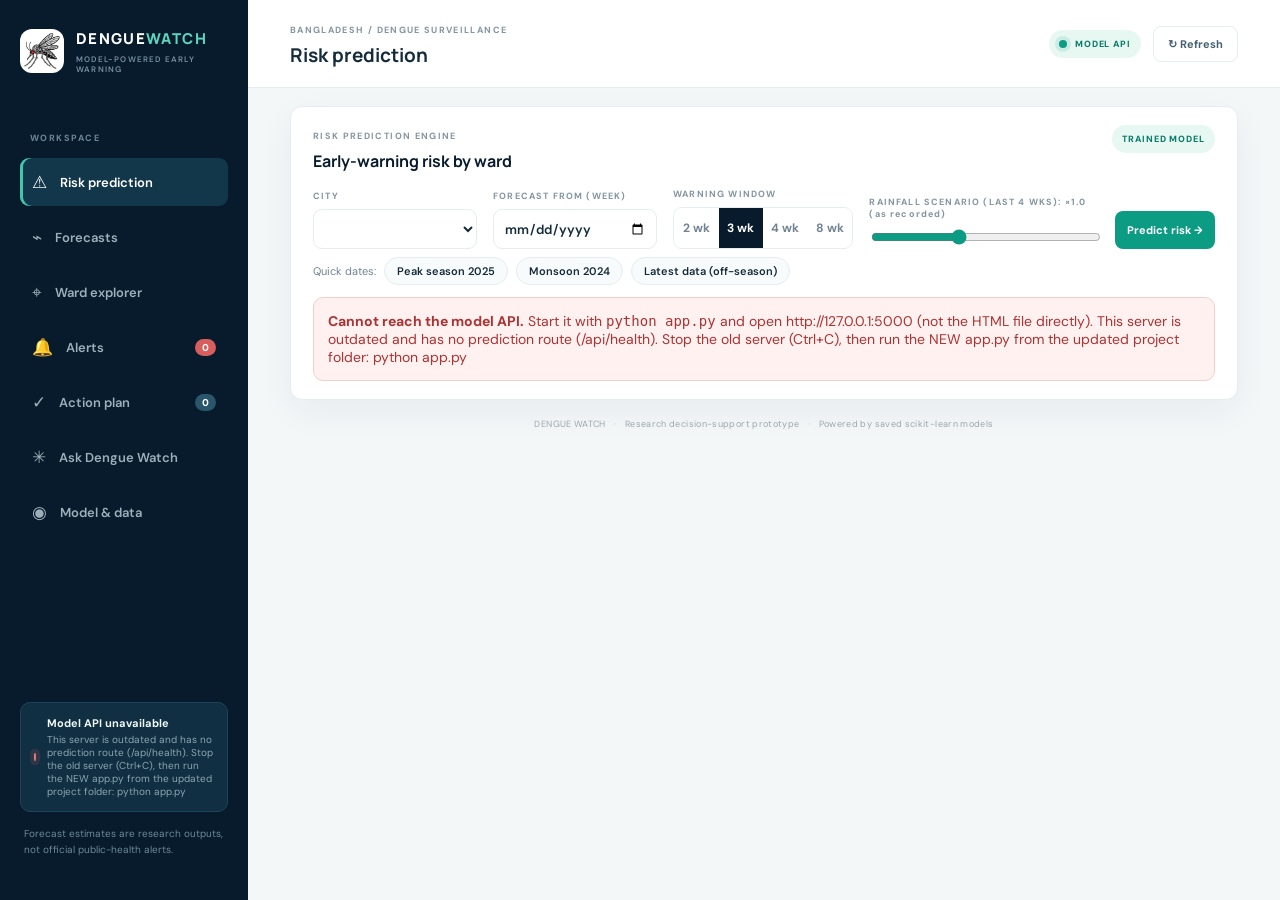
==== web/index.html @ a8ec04b3 "first commit" ====
<!doctype html>
<html lang="en">
<head>
  <meta charset="utf-8"><meta name="viewport" content="width=device-width,initial-scale=1">
  <meta name="theme-color" content="#071b2c"><link rel="icon" type="image/png" href="assets/img/favicon.png"><link rel="apple-touch-icon" href="assets/img/logo.png"><meta name="description" content="Bangladesh ward-level dengue forecasting dashboard powered by trained machine-learning models.">
  <title>Dengue Watch | Model-powered early warning</title>
  <link rel="preconnect" href="https://fonts.googleapis.com"><link rel="preconnect" href="https://fonts.gstatic.com" crossorigin>
  <link href="https://fonts.googleapis.com/css2?family=DM+Sans:wght@400;500;600;700&family=Manrope:wght@500;600;700;800&display=swap" rel="stylesheet">
  <link rel="stylesheet" href="assets/css/dashboard.css">
</head>
<body>
  <div class="shell">
    <aside class="sidebar">
      <a class="brand" href="#top"><img class="brand-logo" src="assets/img/logo.png" alt="Dengue Watch mosquito logo"><span>DENGUE<span class="brand-light">WATCH</span><small>MODEL-POWERED EARLY WARNING</small></span></a>
      <div class="side-label">WORKSPACE</div>
      <nav><a class="nav-link active" href="#home" data-nav="home">⚠ <span>Risk prediction</span></a><a class="nav-link" href="#forecast" data-nav="forecast">⌁ <span>Forecasts</span></a><a class="nav-link" href="#wards" data-nav="wards">⌖ <span>Ward explorer</span></a><a class="nav-link" href="#alerts" data-nav="alerts">🔔 <span>Alerts</span><em class="nav-badge" id="navAlerts">0</em></a><a class="nav-link" href="#actions" data-nav="actions">✓ <span>Action plan</span><em class="nav-badge soft" id="navActions">0</em></a><a class="nav-link" href="#ask" data-nav="ask">✳ <span>Ask Dengue Watch</span></a><a class="nav-link" href="#method" data-nav="method">◉ <span>Model & data</span></a></nav>
      <div class="sidebar-bottom"><div class="api-state"><i id="apiDot"></i><div><b id="apiStatus">Connecting to model API</b><small id="apiSub">Checking backend…</small></div></div><p>Forecast estimates are research outputs, not official public-health alerts.</p></div>
    </aside>
    <main id="top">
      <header class="topbar"><div><span class="crumb">BANGLADESH / DENGUE SURVEILLANCE</span><h1 id="pageTitle">Risk prediction</h1></div><div class="top-actions"><span class="live-pill"><i></i> MODEL API</span><button class="btn btn-outline" id="refreshBtn">↻ Refresh</button></div></header>
      <section class="content" id="overview">
        <div class="intro-row" data-page="forecast"><div><div class="eyebrow">EARLY WARNING DASHBOARD</div><h2>Understand the signal.<br><em>Act on the evidence.</em></h2><p>Ward-level dengue case estimates generated by your saved machine-learning models.</p></div><div class="control-card"><label for="citySelect">CITY / REGION</label><select id="citySelect"><option>Loading cities…</option></select><label for="horizonSelect">PREDICTION HORIZON</label><select id="horizonSelect"><option value="0">Latest-week nowcast</option><option value="1">1 week ahead</option><option value="2">2 weeks ahead</option><option value="3" selected>3 weeks ahead</option><option value="4">4 weeks ahead</option><option value="5">5 weeks ahead</option><option value="6">6 weeks ahead</option><option value="7">7 weeks ahead</option><option value="8">8 weeks ahead</option><option value="9">9 weeks ahead</option><option value="10">10 weeks ahead</option><option value="11">11 weeks ahead</option><option value="12">12 weeks ahead</option></select><button class="btn btn-primary" id="applyBtn">Update forecast <span>→</span></button></div></div>
        <div class="status-banner" id="dataBanner" data-page="forecast"><span class="status-check">✓</span><div><b>Connected to trained models</b><span id="bannerText">Loading real predictions from the Python API…</span></div><span class="source-tag">MODEL OUTPUT</span></div>

        <section class="panel risk-panel" id="risk" data-page="home">
          <div class="panel-head"><div><span class="eyebrow">RISK PREDICTION ENGINE</span><h3>Early-warning risk by ward</h3><p class="muted">Pick a city and a date. The model reads weather + rainfall lags up to that date and predicts risk 1–12 weeks ahead.</p></div><span class="source-tag">TRAINED MODEL</span></div>
          <div class="risk-controls">
            <div><label for="rCity">CITY</label><select id="rCity"></select></div>
            <div><label for="rDate">FORECAST FROM (WEEK)</label><input type="date" id="rDate"></div>
            <div><label>WARNING WINDOW</label><div class="seg" id="rHorizon"><button data-h="2">2 wk</button><button data-h="3" class="on">3 wk</button><button data-h="4">4 wk</button><button data-h="8">8 wk</button></div></div>
            <div><label for="rRain">RAINFALL SCENARIO (LAST 4 WKS): <b id="rRainVal">×1.0 (as recorded)</b></label><input type="range" id="rRain" min="0.4" max="2" step="0.1" value="1"></div>
            <button class="btn btn-primary" id="rGo">Predict risk <span>→</span></button>
          </div>
          <div class="seg-presets"><span>Quick dates:</span><button data-d="2025-08-04">Peak season 2025</button><button data-d="2024-07-15">Monsoon 2024</button><button data-d="2025-12-29">Latest data (off-season)</button></div>
          <div id="riskOut"><div class="loading">Running prediction…</div></div>
        </section>
        <div class="kpi-grid" id="kpiGrid" data-page="forecast"><div class="kpi skeleton"></div><div class="kpi skeleton"></div><div class="kpi skeleton"></div><div class="kpi skeleton"></div></div>
        <section class="panel-grid" id="forecast" data-page="forecast">
          <article class="panel chart-panel"><div class="panel-head"><div><span class="eyebrow">MODEL FORECAST</span><h3>Predicted cases by horizon</h3><p class="muted" id="forecastCaption">Aggregated model predictions for the selected city</p></div><span class="unit-tag">EXPECTED CASES</span></div><div id="forecastChart" class="chart-area"><div class="loading">Loading forecast…</div></div><div class="chart-foot"><span><i class="legend-dot teal"></i> Saved model prediction</span><span>Horizon 0–12 weeks</span></div></article>
          <article class="panel factor-panel"><div class="panel-head"><div><span class="eyebrow">MODEL INTERPRETATION</span><h3>Important signal groups</h3><p class="muted">Held-out evaluation importance for this horizon</p></div></div><div id="factorList" class="factor-list"><div class="loading">Loading feature importance…</div></div><p class="small-note">Importance is taken from the model evaluation artifacts. It describes predictive contribution, not causation.</p></article>
        </section>
        <section class="panel-grid second-grid" data-page="forecast"><article class="panel"><div class="panel-head"><div><span class="eyebrow">OBSERVED HISTORY</span><h3>Reported dengue cases</h3><p class="muted">Weekly totals in the supplied dataset</p></div><span class="unit-tag">ACTUAL DATA</span></div><div id="historyChart" class="chart-area short-chart"><div class="loading">Loading observations…</div></div><div class="chart-foot"><span><i class="legend-dot blue"></i> Reported cases</span><span id="historyRange"></span></div></article></section><section class="panel-grid second-grid" data-page="method"><article class="panel model-panel" id="method"><div class="panel-head"><div><span class="eyebrow">MODEL & DATA</span><h3>What powers this view</h3></div><span class="source-tag">VERIFIED SOURCE</span></div><div class="model-details" id="modelDetails"><div class="loading">Reading model metadata…</div></div></article></section>
        <section class="panel ward-panel" id="wards" data-page="wards"><div class="panel-head ward-head"><div><span class="eyebrow">WARD-LEVEL OUTPUT</span><h3>Ward forecast explorer</h3><p class="muted" id="wardCaption">Ranked by model-predicted case count</p></div><div class="ward-tools"><input id="wardSearch" type="search" placeholder="Search ward ID…" aria-label="Search ward"><button class="btn btn-outline" id="exportBtn">↓ Export CSV</button></div></div><div class="table-wrap"><table><thead><tr><th>RANK</th><th>WARD ID</th><th>MODEL ESTIMATE</th><th>LAST REPORTED</th><th>RELATIVE PRIORITY</th><th>RAINFALL (MM)</th><th>WATER-LOGGING INDEX</th></tr></thead><tbody id="wardRows"><tr><td colspan="7" class="loading">Loading ward predictions…</td></tr></tbody></table></div><div class="table-bottom"><span id="wardCount"></span><span>Priority is relative within the selected city; it is not a clinical risk score.</span></div></section>
        
        <section class="panel page-panel" id="alertsPage" data-page="alerts">
          <div class="panel-head"><div><span class="eyebrow">MODEL-GENERATED ALERTS</span><h3>Alerts from the current prediction</h3><p class="muted" id="alertsSub">Built from the city, date and window chosen on the Risk prediction page.</p></div><button class="btn btn-outline" id="markAllRead">Mark all read</button></div>
          <div id="alertList" class="alert-list"></div>
        </section>
        <section class="panel page-panel" id="actionsPage" data-page="actions">
          <div class="panel-head"><div><span class="eyebrow">ACTION PLAN</span><h3 id="actionsTitle">This week's actions</h3><p class="muted">Tasks are generated from the highest-risk wards. Tap a task to mark it done; progress is saved in this browser.</p></div><div class="prog"><div class="ring" id="progRing"><b id="progText">0/0</b></div></div></div>
          <div id="actionList" class="action-list"></div>
        </section>
        <section class="panel page-panel" id="askPage" data-page="ask">
          <div class="panel-head"><div><span class="eyebrow">ASK DENGUE WATCH</span><h3>Ask about the current prediction</h3><p class="muted">Answers come from the trained model output on screen. Rule-based helper, not a live AI service.</p></div><button class="btn btn-outline" id="clearChat">Clear</button></div>
          <div class="suggest" id="suggest"></div>
          <div class="chat-log" id="chatLog"></div>
          <div class="chat-form"><input id="chatInput" placeholder="e.g. Which ward needs attention first?" autocomplete="off"><button class="btn btn-primary" id="chatSend">Ask</button></div>
        </section>
        <div class="notice" data-page="method"><b>Important limitation</b><p id="noticeText">These are model estimates based on the historical dataset bundled with this project. They are not live case reports, official forecasts, or a substitute for public-health guidance.</p></div>
        <footer data-page="all"> DENGUE WATCH <span>·</span> Research decision-support prototype <span>·</span> Powered by saved scikit-learn models</footer>
      </section>
    </main>
  </div>
  <div id="toast" role="status" aria-live="polite"></div>
  <script src="assets/js/dashboard.js"></script>
</body></html>
---- web/assets/css/dashboard.css ----
:root{--navy:#071b2c;--navy2:#0c2940;--ink:#132b3b;--muted:#718392;--line:#e5edf0;--bg:#f4f7f8;--white:#fff;--teal:#0c9b83;--teal2:#dff6f0;--blue:#548ac4;--amber:#d38a2c;--red:#d85d5d;--shadow:0 12px 34px rgba(12,41,64,.055)}*{box-sizing:border-box}html{scroll-behavior:smooth}body{margin:0;background:var(--bg);color:var(--ink);font-family:'DM Sans',sans-serif;font-size:14px}.shell{min-height:100vh}.sidebar{position:fixed;inset:0 auto 0 0;width:248px;background:var(--navy);color:#dce8ed;padding:28px 20px;display:flex;flex-direction:column;z-index:5}.brand{display:flex;align-items:center;gap:12px;color:#fff;text-decoration:none;font:800 15px Manrope,sans-serif;letter-spacing:.09em}.brand-icon{width:38px;height:38px;border-radius:12px;background:#0b8e7a;display:grid;place-items:center;font-size:22px}.brand-light{color:#5dd4bc}.brand small{display:block;font:600 8px 'DM Sans';letter-spacing:.15em;color:#78909d;margin-top:5px}.side-label{font-size:9px;letter-spacing:.16em;color:#6f8795;font-weight:700;margin:58px 10px 14px}.sidebar nav{display:grid;gap:7px}.nav-link{color:#9db0ba;text-decoration:none;padding:13px 12px;border-radius:9px;display:flex;align-items:center;gap:13px;font-size:17px}.nav-link span{font-size:13px;font-weight:600}.nav-link.active,.nav-link:hover{background:#12364a;color:#fff}.nav-link.active{box-shadow:inset 3px 0 #43c6ac}.sidebar-bottom{margin-top:auto}.api-state{display:flex;gap:11px;align-items:center;background:#102f42;border:1px solid #204357;padding:13px;border-radius:10px}.api-state i,.live-pill i{width:8px;height:8px;border-radius:50%;background:#e3a33e;display:block;box-shadow:0 0 0 4px #e3a33e20}.api-state b{display:block;font-size:11px;color:#f0f7f7}.api-state small{display:block;color:#8ca5b0;font-size:10px;margin-top:3px}.sidebar-bottom p{font-size:10px;line-height:1.6;color:#6e8996;margin:14px 4px}.sidebar #apiDot.connected{background:#42d3ae;box-shadow:0 0 0 4px #42d3ae20}.sidebar #apiDot.error{background:#ef7777;box-shadow:0 0 0 4px #ef777720}main{margin-left:248px;min-height:100vh}.topbar{height:88px;padding:0 42px;background:#fff;border-bottom:1px solid var(--line);display:flex;align-items:center;justify-content:space-between}.crumb,.eyebrow{font-size:9px;font-weight:700;letter-spacing:.15em;color:#8395a0}.topbar h1{font:700 19px Manrope;margin:5px 0 0}.top-actions{display:flex;gap:12px;align-items:center}.live-pill,.source-tag,.unit-tag{display:inline-flex;align-items:center;gap:8px;padding:8px 10px;border-radius:20px;background:#e7f7f2;color:#087c68;font-size:9px;font-weight:800;letter-spacing:.1em}.live-pill i{background:#0c9b83;box-shadow:0 0 0 4px #0c9b8320}.btn{border:0;border-radius:8px;padding:10px 14px;font:700 11px 'DM Sans';cursor:pointer}.btn-outline{background:#fff;border:1px solid var(--line);color:#456070}.btn-primary{background:var(--teal);color:#fff;width:100%;margin-top:7px;padding:12px}.btn:hover{filter:brightness(.97);transform:translateY(-1px)}.content{max-width:1440px;margin:auto;padding:34px 42px 26px}.intro-row{display:flex;justify-content:space-between;align-items:flex-end;gap:30px;margin-bottom:24px}.intro-row h2{font:800 clamp(27px,3vw,38px)/1.18 Manrope;margin:10px 0;color:var(--navy);letter-spacing:-.04em}.intro-row h2 em{font-style:normal;color:var(--teal)}.intro-row p{color:var(--muted);margin:10px 0 0}.control-card{display:grid;grid-template-columns:1fr 1fr;gap:8px 12px;background:#fff;padding:14px;border:1px solid var(--line);border-radius:12px;min-width:360px;box-shadow:var(--shadow)}.control-card label{font-size:8px;font-weight:800;letter-spacing:.13em;color:#82939e}.control-card select{width:100%;padding:9px 10px;border:1px solid var(--line);border-radius:7px;background:#fbfcfd;color:var(--ink);font:600 11px 'DM Sans'}.control-card .btn{grid-column:1/-1}.status-banner{display:flex;align-items:center;gap:12px;background:#e9f7f3;border:1px solid #ccece3;padding:13px 16px;border-radius:10px;margin-bottom:17px}.status-check{width:25px;height:25px;display:grid;place-items:center;border-radius:50%;background:#c9eee3;color:#087b66;font-weight:800}.status-banner b{display:block;font-size:11px;color:#176b5d}.status-banner span:not(.status-check):not(.source-tag){display:block;color:#60877e;font-size:10px;margin-top:3px}.status-banner .source-tag{margin-left:auto;white-space:nowrap}.kpi-grid{display:grid;grid-template-columns:repeat(4,1fr);gap:14px;margin-bottom:17px}.kpi{background:#fff;border:1px solid var(--line);border-radius:11px;padding:18px 19px;box-shadow:var(--shadow);min-height:112px}.kpi-label{font-size:9px;font-weight:800;letter-spacing:.1em;color:#8797a1}.kpi-value{font:800 28px Manrope;color:var(--navy);margin:10px 0 3px;letter-spacing:-.04em}.kpi-sub{font-size:10px;color:#8b9aa3}.kpi-accent{color:var(--teal)}.panel-grid{display:grid;grid-template-columns:minmax(0,1.65fr) minmax(280px,.85fr);gap:16px;margin-bottom:16px}.panel{background:#fff;border:1px solid var(--line);border-radius:12px;padding:20px;box-shadow:var(--shadow);min-width:0}.panel-head{display:flex;justify-content:space-between;align-items:flex-start;gap:12px}.panel-head h3{font:700 16px Manrope;margin:7px 0 4px;color:var(--navy)}.muted{color:#8a9aa4;font-size:10px;margin:0}.unit-tag{background:#f0f4f6;color:#718491;font-size:8px;white-space:nowrap}.chart-area{width:100%;height:250px;margin-top:12px;position:relative}.chart-area svg{width:100%;height:100%;overflow:visible}.chart-foot{display:flex;justify-content:space-between;gap:10px;color:#8998a2;font-size:9px;border-top:1px solid #f0f3f5;padding-top:12px}.legend-dot{display:inline-block;width:7px;height:7px;border-radius:50%;margin-right:6px}.legend-dot.teal{background:var(--teal)}.legend-dot.blue{background:var(--blue)}.factor-list{display:grid;gap:15px;margin:24px 0 15px}.factor-row{display:grid;grid-template-columns:1fr auto;gap:7px 10px}.factor-name{font-size:11px;font-weight:600;color:#405765}.factor-value{font-size:10px;color:#84949d;font-variant-numeric:tabular-nums}.factor-track{grid-column:1/-1;height:7px;border-radius:10px;background:#edf2f3;overflow:hidden}.factor-fill{height:100%;border-radius:10px;background:linear-gradient(90deg,#0c9b83,#73d5be)}.small-note{font-size:9px;line-height:1.6;color:#9aa7ae}.second-grid{grid-template-columns:minmax(0,1.2fr) minmax(280px,.8fr)}.short-chart{height:190px}.model-details{display:grid;gap:0;margin-top:15px}.detail-row{display:flex;justify-content:space-between;gap:12px;padding:12px 0;border-bottom:1px solid #eef2f4;font-size:10px}.detail-row span{color:#8797a1}.detail-row b{text-align:right;color:#3c5664;font-weight:700}.ward-panel{margin-bottom:16px}.ward-head{align-items:center;margin-bottom:16px}.ward-tools{display:flex;gap:8px}.ward-tools input{border:1px solid var(--line);border-radius:8px;padding:9px 11px;font:11px 'DM Sans';min-width:190px}.table-wrap{overflow-x:auto}table{width:100%;border-collapse:collapse;white-space:nowrap}thead th{text-align:left;font-size:8px;letter-spacing:.1em;color:#8b9aa3;font-weight:800;padding:12px 10px;background:#f7f9fa}tbody td{padding:13px 10px;border-bottom:1px solid #eff3f4;font-size:10px;color:#4e6572}tbody tr:hover{background:#f8fbfa}.rank{color:#9baab1;font-weight:700}.ward-name{font-weight:700;color:#1c3949}.estimate{font:800 12px Manrope;color:#0c8975}.priority{display:inline-block;padding:5px 8px;border-radius:20px;font-size:8px;font-weight:800}.priority.p1{background:#fff0eb;color:#c45b3b}.priority.p2{background:#fff6e8;color:#ae7929}.priority.monitor{background:#eaf5f2;color:#378875}.table-bottom{display:flex;justify-content:space-between;gap:12px;padding-top:13px;color:#8b9aa3;font-size:9px}.notice{border:1px solid #f0dfbd;background:#fffaf0;padding:14px 17px;border-radius:9px;margin:16px 0}.notice b{font-size:10px;color:#9c6b22}.notice p{font-size:10px;line-height:1.6;color:#8b795e;margin:5px 0 0}.content footer{text-align:center;padding:18px;color:#9aa7ae;font-size:9px;letter-spacing:.04em}.content footer span{padding:0 6px;color:#c1cbd0}.loading{color:#9aa8af;font-size:11px;padding:35px 0;text-align:center}.skeleton{background:linear-gradient(90deg,#fff,#f0f4f4,#fff);background-size:200% 100%;animation:shimmer 1.5s infinite}@keyframes shimmer{to{background-position:-200% 0}}#toast{position:fixed;bottom:22px;right:22px;background:#102d40;color:#fff;padding:12px 16px;border-radius:8px;font-size:11px;opacity:0;transform:translateY(8px);transition:.2s;pointer-events:none;z-index:10}#toast.show{opacity:1;transform:translateY(0)}.chart-label{font:10px 'DM Sans';fill:#8c9ba3}.chart-grid{stroke:#edf1f3;stroke-width:1}.chart-line{fill:none;stroke:#0c9b83;stroke-width:3;stroke-linecap:round;stroke-linejoin:round}.chart-point{fill:#fff;stroke:#0c9b83;stroke-width:2}.bar{fill:#83cfc0}.bar.selected{fill:#0c9b83}.history-line{fill:none;stroke:#548ac4;stroke-width:2.5;stroke-linecap:round}.history-dot{fill:#548ac4}@media(max-width:1100px){.sidebar{width:210px}main{margin-left:210px}.content{padding:28px 24px}.topbar{padding:0 24px}.kpi-grid{grid-template-columns:repeat(2,1fr)}}@media(max-width:760px){.sidebar{position:relative;width:auto;height:auto;padding:14px 18px}.sidebar .side-label,.sidebar nav,.sidebar-bottom p{display:none}.brand small{display:none}.sidebar-bottom{margin:12px 0 0}.api-state{padding:8px 10px}.sidebar-bottom{display:none}main{margin:0}.topbar{height:70px;padding:0 16px}.topbar h1{font-size:16px}.content{padding:22px 14px}.intro-row{display:block}.control-card{margin-top:20px;min-width:0}.panel-grid,.second-grid{grid-template-columns:1fr}.kpi-grid{gap:9px}.kpi{padding:13px;min-height:100px}.kpi-value{font-size:23px}.status-banner{align-items:flex-start}.status-banner .source-tag{display:none}.ward-head{display:block}.ward-tools{margin-top:12px}.ward-tools input{flex:1;min-width:0}.table-bottom{display:block;line-height:1.7}.top-actions .live-pill{display:none}}@media(max-width:420px){.kpi-grid{grid-template-columns:repeat(2,1fr)}.intro-row h2{font-size:29px}.panel{padding:15px}.top-actions .btn{padding:8px}}

/* ---- risk prediction engine ---- */
.risk-panel{margin:22px 0;padding:22px}
.risk-controls{display:grid;grid-template-columns:1fr 1fr 1.1fr 1.4fr auto;gap:16px;align-items:end;margin:18px 0 10px}
.risk-controls label{display:block;font-size:9px;font-weight:700;letter-spacing:.13em;color:#8395a0;margin-bottom:7px}
.risk-controls select,.risk-controls input[type=date]{width:100%;height:40px;border:1px solid var(--line);border-radius:9px;padding:0 10px;font:600 13px 'DM Sans';background:#fff;color:var(--ink)}
.risk-controls input[type=range]{width:100%;accent-color:var(--teal)}
.seg{display:flex;border:1px solid var(--line);border-radius:9px;overflow:hidden}.seg button{flex:1;height:40px;border:0;background:#fff;font:700 12px 'DM Sans';color:var(--muted);cursor:pointer}.seg button.on{background:var(--navy);color:#fff}
.seg-presets{display:flex;gap:8px;align-items:center;flex-wrap:wrap;font-size:11px;color:var(--muted);margin-bottom:18px}
.seg-presets button{border:1px solid var(--line);background:#f8fbfb;border-radius:20px;padding:6px 12px;font:600 11px 'DM Sans';cursor:pointer;color:var(--ink)}.seg-presets button:hover{border-color:var(--teal)}
.risk-hero{display:grid;grid-template-columns:260px 1fr;gap:20px;margin-bottom:20px}
.risk-big{border-radius:14px;padding:22px;color:#fff}
.risk-big small{font-size:9px;letter-spacing:.15em;font-weight:700;opacity:.85}.risk-big b{display:block;font:800 34px Manrope;margin:8px 0 6px}.risk-big span{font-size:12px;opacity:.92;line-height:1.5;display:block}
.rk-Critical{--rk:#c0392b;--rkbg:#fdeceb}.rk-High{--rk:#e0752d;--rkbg:#fff1e6}.rk-Medium{--rk:#c9971f;--rkbg:#fff8e3}.rk-Low{--rk:#2e9a7f;--rkbg:#e8f6f2}
.risk-big.rk-Critical,.risk-big.rk-High,.risk-big.rk-Medium,.risk-big.rk-Low{background:var(--rk)}
.risk-side{display:grid;gap:14px}
.risk-counts{display:grid;grid-template-columns:repeat(4,1fr);gap:10px}
.rc{border-radius:10px;padding:12px 14px;background:var(--rkbg);border-left:4px solid var(--rk)}.rc b{display:block;font:800 24px Manrope;color:var(--rk)}.rc span{font-size:10px;font-weight:700;letter-spacing:.1em;color:#566b78}
.risk-cmp{display:flex;gap:22px;flex-wrap:wrap;font-size:12px;color:var(--muted);background:#f8fbfb;border:1px solid var(--line);border-radius:10px;padding:12px 14px}.risk-cmp b{color:var(--ink);font-size:15px}
.lag-box{border:1px solid var(--line);border-radius:12px;padding:16px;margin-bottom:20px}.lag-box h4{margin:0 0 4px;font:700 13px Manrope}.lag-box p{margin:0 0 8px;font-size:11px;color:var(--muted)}
.lag-bar{fill:#7fb2de}.lag-bar.recent{fill:#2f78b8}.lag-arrow{stroke:#c0392b;stroke-width:1.5;fill:none}.lag-txt{font:700 10px 'DM Sans';fill:#c0392b}
.ward-cards{display:grid;grid-template-columns:repeat(auto-fill,minmax(285px,1fr));gap:12px}
.wcard{border:1px solid var(--line);border-top:4px solid var(--rk);border-radius:11px;padding:14px;background:#fff}
.wcard-h{display:flex;justify-content:space-between;align-items:center;margin-bottom:8px}.wcard-h b{font:700 12px Manrope}
.chip{font-size:9px;font-weight:800;letter-spacing:.08em;padding:5px 9px;border-radius:20px;background:var(--rkbg);color:var(--rk)}
.wcard .num{font:800 22px Manrope}.wcard .num small{font:500 11px 'DM Sans';color:var(--muted)}
.drv{list-style:none;margin:10px 0 0;padding:0;display:grid;gap:6px}.drv li{font-size:11px;line-height:1.4;color:#455a68;padding-left:14px;position:relative}.drv li:before{content:'';position:absolute;left:0;top:5px;width:7px;height:7px;border-radius:50%;background:#2e9a7f}.drv li.high:before{background:#c0392b}.drv li.med:before{background:#c9971f}.drv li b{color:var(--ink)}
.risk-note{font-size:10px;color:var(--muted);margin-top:14px;line-height:1.6}
.risk-err{background:#fff1ef;border:1px solid #f3cfca;color:#a33;padding:14px;border-radius:10px}
@media(max-width:1100px){.risk-controls{grid-template-columns:1fr 1fr}.risk-hero{grid-template-columns:1fr}.risk-counts{grid-template-columns:repeat(2,1fr)}}

/* ---- page views (no long scrolling) ---- */
[data-page].hide{display:none!important}
.content{padding-top:18px!important;padding-bottom:18px!important}
.risk-panel{margin:0!important;padding:18px 22px!important}
.risk-panel .panel-head p{display:none}
.risk-controls{margin:12px 0 8px!important}
.seg-presets{margin-bottom:12px!important}
.risk-hero{grid-template-columns:230px 1.05fr 1fr!important;margin-bottom:14px!important}
.risk-hero .risk-side{display:grid;gap:10px;align-content:start}
.risk-hero .risk-counts{grid-template-columns:repeat(4,1fr)}
.risk-hero .lag-box{margin:0!important;padding:12px 14px!important}
.risk-hero .lag-box p{display:none}
.risk-hero .lag-box svg{max-height:128px}
.risk-big{padding:16px 18px!important}.risk-big b{font-size:30px!important;margin:4px 0!important}
.risk-cmp{gap:14px!important;padding:9px 12px!important;font-size:11px}.risk-cmp b{font-size:13px}
.ward-cards{grid-template-columns:repeat(3,1fr)!important;gap:10px!important}
.wcard{padding:11px 13px!important}.wcard .num{font-size:19px!important}.drv{margin-top:7px!important;gap:4px!important}
.more-row{display:flex;justify-content:space-between;align-items:center;margin-top:10px}
.more-row .risk-note{margin:0;max-width:70%}
.link-btn{border:1px solid var(--teal);color:var(--teal);background:#fff;border-radius:9px;padding:9px 14px;font:700 12px 'DM Sans';cursor:pointer}.link-btn:hover{background:var(--teal2)}
@media(max-width:1200px){.risk-hero{grid-template-columns:1fr!important}.ward-cards{grid-template-columns:repeat(2,1fr)!important}}
@media(max-width:700px){.ward-cards{grid-template-columns:1fr!important}}

.brand-logo{width:44px;height:44px;border-radius:12px;background:#fff;object-fit:contain;padding:2px;flex:none}
.nav-badge{margin-left:auto;font-style:normal;font-size:10px;font-weight:800;background:#d85d5d;color:#fff;border-radius:20px;padding:2px 7px}.nav-badge.soft{background:#2a566b}.nav-badge:empty,.nav-badge.zero{display:none}
.page-panel{padding:22px!important}
.alert-list,.action-list{display:grid;gap:10px;margin-top:16px;max-height:calc(100vh - 230px);overflow:auto}
.al{display:flex;gap:14px;border:1px solid var(--line);border-left:5px solid var(--rk);border-radius:11px;padding:13px 15px;background:var(--rkbg)}.al.read{opacity:.55;background:#fff}
.al .body{flex:1}.al b{font:700 13px Manrope}.al p{margin:4px 0 0;font-size:12px;color:#455a68;line-height:1.5}.al small{font-size:10px;color:var(--muted)}
.al button{align-self:center;border:1px solid var(--line);background:#fff;border-radius:8px;padding:7px 11px;font:700 11px 'DM Sans';cursor:pointer}
.empty{padding:30px;text-align:center;color:var(--muted)}
.action{display:flex;gap:14px;align-items:center;text-align:left;width:100%;border:1px solid var(--line);border-radius:11px;background:#fff;padding:13px 15px;cursor:pointer;font-family:inherit}.action:hover{border-color:var(--teal)}
.action .check{width:26px;height:26px;border-radius:50%;border:2px solid #cbd8de;display:grid;place-items:center;color:transparent;font-weight:800;flex:none}
.action.done .check{background:var(--teal);border-color:var(--teal);color:#fff}.action.done strong{text-decoration:line-through;color:var(--muted)}
.action-body{flex:1}.action strong{font:700 13px Manrope;display:block}.meta{display:flex;gap:16px;flex-wrap:wrap;font-size:11px;color:var(--muted);margin-top:5px}
.prio{font-size:9px;font-weight:800;letter-spacing:.1em;padding:5px 9px;border-radius:20px}.prio.p1{background:#fdeceb;color:#c0392b}.prio.p2{background:#fff1e6;color:#c9701f}.prio.p3{background:#e8f6f2;color:#2e9a7f}
.ring{width:64px;height:64px;border-radius:50%;background:conic-gradient(var(--teal) 0 0%,var(--line) 0 100%);display:grid;place-items:center;position:relative}.ring:before{content:'';position:absolute;inset:7px;background:#fff;border-radius:50%}.ring b{position:relative;font:800 13px Manrope}
.suggest{display:flex;gap:8px;flex-wrap:wrap;margin:14px 0}.suggest button{border:1px solid var(--line);background:#f8fbfb;border-radius:20px;padding:8px 13px;font:600 12px 'DM Sans';cursor:pointer}.suggest button:hover{border-color:var(--teal);background:var(--teal2)}
.chat-log{display:grid;gap:10px;max-height:calc(100vh - 380px);min-height:180px;overflow:auto;padding:4px}
.msg{max-width:78%;padding:11px 14px;border-radius:12px;font-size:13px;line-height:1.55}.msg.user{justify-self:end;background:var(--navy);color:#fff}.msg.bot{background:#f2f7f8;border:1px solid var(--line)}
.msg .lbl{font-size:9px;letter-spacing:.14em;font-weight:800;color:var(--teal);margin-bottom:5px}.msg ul{margin:7px 0 0;padding-left:18px}.msg li{margin:3px 0}
.chat-form{display:flex;gap:10px;margin-top:14px}.chat-form input{flex:1;height:42px;border:1px solid var(--line);border-radius:9px;padding:0 12px;font:500 13px 'DM Sans'}
.chat-form input{flex:1 1 auto!important;width:auto!important;min-width:0}
.chat-form .btn{width:auto!important;flex:none!important;padding:0 26px!important;height:42px}
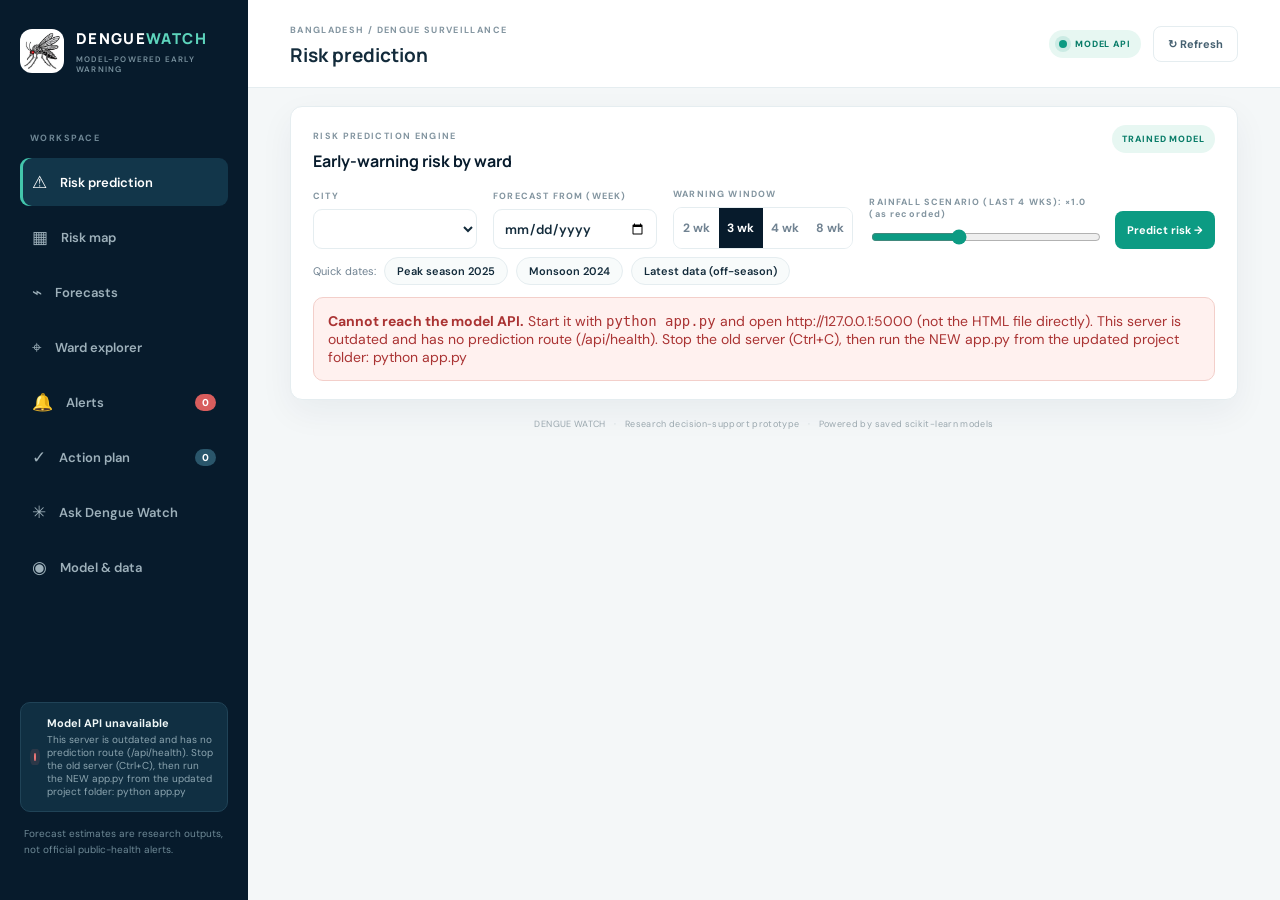
==== commit 66f2f103: "feat: enhance dengue dashboard with interactive risk map" ====
--- a/web/index.html
+++ b/web/index.html
@@ -7,13 +7,14 @@
   <link rel="preconnect" href="https://fonts.googleapis.com"><link rel="preconnect" href="https://fonts.gstatic.com" crossorigin>
   <link href="https://fonts.googleapis.com/css2?family=DM+Sans:wght@400;500;600;700&family=Manrope:wght@500;600;700;800&display=swap" rel="stylesheet">
   <link rel="stylesheet" href="assets/css/dashboard.css">
+  <link rel="stylesheet" href="assets/css/riskmap.css">
 </head>
 <body>
   <div class="shell">
     <aside class="sidebar">
       <a class="brand" href="#top"><img class="brand-logo" src="assets/img/logo.png" alt="Dengue Watch mosquito logo"><span>DENGUE<span class="brand-light">WATCH</span><small>MODEL-POWERED EARLY WARNING</small></span></a>
       <div class="side-label">WORKSPACE</div>
-      <nav><a class="nav-link active" href="#home" data-nav="home">⚠ <span>Risk prediction</span></a><a class="nav-link" href="#forecast" data-nav="forecast">⌁ <span>Forecasts</span></a><a class="nav-link" href="#wards" data-nav="wards">⌖ <span>Ward explorer</span></a><a class="nav-link" href="#alerts" data-nav="alerts">🔔 <span>Alerts</span><em class="nav-badge" id="navAlerts">0</em></a><a class="nav-link" href="#actions" data-nav="actions">✓ <span>Action plan</span><em class="nav-badge soft" id="navActions">0</em></a><a class="nav-link" href="#ask" data-nav="ask">✳ <span>Ask Dengue Watch</span></a><a class="nav-link" href="#method" data-nav="method">◉ <span>Model & data</span></a></nav>
+      <nav><a class="nav-link active" href="#home" data-nav="home">⚠ <span>Risk prediction</span></a><a class="nav-link" href="#map" data-nav="map">▦ <span>Risk map</span></a><a class="nav-link" href="#forecast" data-nav="forecast">⌁ <span>Forecasts</span></a><a class="nav-link" href="#wards" data-nav="wards">⌖ <span>Ward explorer</span></a><a class="nav-link" href="#alerts" data-nav="alerts">🔔 <span>Alerts</span><em class="nav-badge" id="navAlerts">0</em></a><a class="nav-link" href="#actions" data-nav="actions">✓ <span>Action plan</span><em class="nav-badge soft" id="navActions">0</em></a><a class="nav-link" href="#ask" data-nav="ask">✳ <span>Ask Dengue Watch</span></a><a class="nav-link" href="#method" data-nav="method">◉ <span>Model & data</span></a></nav>
       <div class="sidebar-bottom"><div class="api-state"><i id="apiDot"></i><div><b id="apiStatus">Connecting to model API</b><small id="apiSub">Checking backend…</small></div></div><p>Forecast estimates are research outputs, not official public-health alerts.</p></div>
     </aside>
     <main id="top">
@@ -42,6 +43,34 @@
         <section class="panel-grid second-grid" data-page="forecast"><article class="panel"><div class="panel-head"><div><span class="eyebrow">OBSERVED HISTORY</span><h3>Reported dengue cases</h3><p class="muted">Weekly totals in the supplied dataset</p></div><span class="unit-tag">ACTUAL DATA</span></div><div id="historyChart" class="chart-area short-chart"><div class="loading">Loading observations…</div></div><div class="chart-foot"><span><i class="legend-dot blue"></i> Reported cases</span><span id="historyRange"></span></div></article></section><section class="panel-grid second-grid" data-page="method"><article class="panel model-panel" id="method"><div class="panel-head"><div><span class="eyebrow">MODEL & DATA</span><h3>What powers this view</h3></div><span class="source-tag">VERIFIED SOURCE</span></div><div class="model-details" id="modelDetails"><div class="loading">Reading model metadata…</div></div></article></section>
         <section class="panel ward-panel" id="wards" data-page="wards"><div class="panel-head ward-head"><div><span class="eyebrow">WARD-LEVEL OUTPUT</span><h3>Ward forecast explorer</h3><p class="muted" id="wardCaption">Ranked by model-predicted case count</p></div><div class="ward-tools"><input id="wardSearch" type="search" placeholder="Search ward ID…" aria-label="Search ward"><button class="btn btn-outline" id="exportBtn">↓ Export CSV</button></div></div><div class="table-wrap"><table><thead><tr><th>RANK</th><th>WARD ID</th><th>MODEL ESTIMATE</th><th>LAST REPORTED</th><th>RELATIVE PRIORITY</th><th>RAINFALL (MM)</th><th>WATER-LOGGING INDEX</th></tr></thead><tbody id="wardRows"><tr><td colspan="7" class="loading">Loading ward predictions…</td></tr></tbody></table></div><div class="table-bottom"><span id="wardCount"></span><span>Priority is relative within the selected city; it is not a clinical risk score.</span></div></section>
         
+        <section class="panel rm-panel" id="mapPage" data-page="map">
+          <div class="panel-head"><div><span class="eyebrow">TILE MAP · 60 WARDS</span><h3>Risk across the district</h3><p class="muted" id="rmCaption">Click a tile</p></div><span class="source-tag">TRAINED MODEL</span></div>
+          <div class="rm-stats" id="rmStats">
+            <div class="rm-stat" style="--rk:#ff4d6a"><small>CRITICAL WARDS</small><b id="rmS1">0</b><span id="rmS1s">of 60</span></div>
+            <div class="rm-stat" style="--rk:#ff9640"><small>HIGH OR CRITICAL</small><b><span id="rmS2">0</span>%</b><span>of all wards</span></div>
+            <div class="rm-stat" style="--rk:#38d6ff"><small>EXPECTED CASES / WEEK</small><b id="rmS3">0</b><span>whole district</span></div>
+            <button class="rm-stat rm-hotbtn" style="--rk:#ffd447" id="rmS4b"><small>HOTTEST WARD</small><b id="rmS4">–</b><span id="rmS4s"></span></button>
+          </div>
+          <div class="rm-bar">
+            <div><label>VIEW</label><div class="seg" id="rmView"><button data-v="orbit" class="on">Orbit map</button><button data-v="tiles">Tiles</button></div></div>
+            <div style="min-width:260px;flex:1"><label>FORECAST WINDOW: <b id="rmHLabel">+3 weeks</b></label><div class="rm-play"><button class="btn btn-primary" id="rmPlay" type="button">▶ Play forecast</button><input type="range" id="rmHorizon" min="1" max="12" step="1" value="3"></div></div>
+            <div><label for="rmDate">FORECAST FROM (WEEK)</label><input type="date" id="rmDate"></div>
+            <div style="min-width:200px"><label>RAINFALL SCENARIO: <b id="rmRainVal">×1.0 (as recorded)</b></label><input type="range" id="rmRain" min="0.4" max="2" step="0.1" value="1" style="width:100%;accent-color:var(--teal)"></div>
+          </div>
+          <div class="rm-dist" id="rmDist"></div>
+          <div class="rm-legend" id="rmLegend"></div>
+          <div class="rm-layout">
+            <div class="rm-stage" id="rmStageWrap">
+              <div class="rm-hud"><div><small>FORECAST</small><b id="rmHudWk">+3 WK</b><span id="rmHudDate"></span></div><svg id="rmTrend" viewBox="0 0 150 44" aria-label="District expected cases by forecast week"></svg></div>
+              <div class="rm-tools"><button id="rmZoomIn" title="Zoom in" aria-label="Zoom in">+</button><button id="rmZoomOut" title="Zoom out" aria-label="Zoom out">−</button><button id="rmReset" title="Reset view" aria-label="Reset view">⟲</button><button id="rmFull" title="Full screen" aria-label="Full screen">⛶</button></div>
+              <div id="rmStage"><div class="loading" style="padding:120px 0;text-align:center;color:#9fc6c9">Open this page to load the map…</div></div>
+              <div class="rm-busy" id="rmBusy">Running predictions…</div>
+            </div>
+            <aside class="rm-side" id="rmSide" aria-live="polite"></aside>
+          </div>
+          <p class="rm-foot" id="rmFoot"></p>
+        </section>
+        <div class="rm-tip" id="rmTip" role="tooltip"></div>
         <section class="panel page-panel" id="alertsPage" data-page="alerts">
           <div class="panel-head"><div><span class="eyebrow">MODEL-GENERATED ALERTS</span><h3>Alerts from the current prediction</h3><p class="muted" id="alertsSub">Built from the city, date and window chosen on the Risk prediction page.</p></div><button class="btn btn-outline" id="markAllRead">Mark all read</button></div>
           <div id="alertList" class="alert-list"></div>
@@ -63,4 +92,5 @@
   </div>
   <div id="toast" role="status" aria-live="polite"></div>
   <script src="assets/js/dashboard.js"></script>
+  <script src="assets/js/riskmap.js"></script>
 </body></html>
--- a/web/assets/css/riskmap.css
+++ b/web/assets/css/riskmap.css
@@ -0,0 +1,138 @@
+/* ---- Risk map page: mission-control orbit + tiles ---- */
+.rm-panel{padding:20px 22px!important}
+.rm-stats{display:grid;grid-template-columns:repeat(4,1fr);gap:12px;margin:16px 0 4px}
+@media(max-width:900px){.rm-stats{grid-template-columns:repeat(2,1fr)}}
+.rm-stat{position:relative;overflow:hidden;text-align:left;border:1px solid #12384a;border-radius:14px;padding:14px 16px;background:linear-gradient(135deg,#0b2531,#08161f);color:#e6f3f1;font-family:inherit}
+.rm-stat:before{content:"";position:absolute;inset:0 auto 0 0;width:4px;background:var(--rk);box-shadow:0 0 18px var(--rk)}
+.rm-stat small{display:block;font-size:9px;font-weight:700;letter-spacing:.14em;color:#7fa8b0}
+.rm-stat b{display:block;font:800 30px Manrope;margin:4px 0 0;color:var(--rk);text-shadow:0 0 18px color-mix(in srgb,var(--rk) 55%,transparent);line-height:1.15}
+.rm-stat span{font-size:11px;color:#8fb2b9}
+.rm-hotbtn{cursor:pointer;transition:transform .15s,border-color .15s}.rm-hotbtn:hover{transform:translateY(-2px);border-color:var(--rk)}
+.rm-hotbtn b{font-size:22px;padding-top:6px}
+.rm-bar{display:flex;flex-wrap:wrap;gap:14px 20px;align-items:flex-end;margin:14px 0 8px}
+.rm-bar label{display:block;font-size:9px;font-weight:700;letter-spacing:.13em;color:#8395a0;margin-bottom:7px}
+.rm-bar label b{color:var(--ink);letter-spacing:0}
+.rm-bar input[type=date]{height:40px;border:1px solid var(--line);border-radius:9px;padding:0 10px;font:600 13px 'DM Sans';background:#fff;color:var(--ink)}
+.rm-bar .seg button{padding:0 14px;white-space:nowrap}
+.rm-play{display:flex;gap:12px;align-items:center}
+.rm-play .btn{white-space:nowrap;height:40px}
+.rm-play input{flex:1;min-width:120px;accent-color:var(--teal)}
+.rm-legend{display:flex;flex-wrap:wrap;gap:8px;margin:10px 0 14px}
+.rm-chip{display:flex;align-items:center;gap:7px;border:1px solid var(--line);background:#fff;border-radius:20px;padding:6px 12px;font:600 12px 'DM Sans';color:var(--ink);cursor:pointer;transition:opacity .15s,border-color .15s}
+.rm-chip i{width:10px;height:10px;border-radius:50%;background:var(--rk);box-shadow:0 0 8px var(--rk)}
+.rm-chip b{font-weight:800}.rm-chip:hover{border-color:var(--rk)}.rm-chip.off{opacity:.4}
+.rm-dist{display:flex;height:9px;border-radius:6px;overflow:hidden;gap:2px;margin-top:4px}
+.rm-dist i{display:block;background:var(--rk);transition:flex .5s;box-shadow:0 0 10px var(--rk)}
+.rm-layout{display:grid;grid-template-columns:minmax(0,1fr) 330px;gap:18px;align-items:start}
+@media(max-width:1100px){.rm-layout{grid-template-columns:1fr}}
+
+/* stage */
+.rm-stage{position:relative;border:1px solid #12384a;border-radius:18px;overflow:hidden;background:radial-gradient(ellipse at 50% 46%,#0f4046 0,#09252e 42%,#050f18 100%);box-shadow:inset 0 0 90px #0008,0 24px 60px #04121c33;min-height:420px}
+.rm-stage:before{content:"";position:absolute;inset:0;pointer-events:none;opacity:.07;background-image:linear-gradient(#7fe9d6 1px,transparent 1px),linear-gradient(90deg,#7fe9d6 1px,transparent 1px);background-size:38px 38px;mask-image:radial-gradient(circle at 50% 48%,#000 20%,transparent 75%);-webkit-mask-image:radial-gradient(circle at 50% 48%,#000 20%,transparent 75%)}
+.rm-stage:fullscreen{border-radius:0;display:flex;flex-direction:column;justify-content:center}
+#rmStage svg{display:block;width:100%;height:auto;max-height:calc(100vh - 40px);font-family:'DM Sans',system-ui,sans-serif;cursor:grab;touch-action:pan-y}
+#rmStage svg.drag{cursor:grabbing}
+.rm-hud{position:absolute;left:16px;top:14px;z-index:3;display:flex;gap:14px;align-items:center;background:#06141fcc;border:1px solid #12384a;backdrop-filter:blur(6px);border-radius:12px;padding:9px 13px;color:#e6f3f1}
+.rm-hud small{display:block;font-size:8.5px;letter-spacing:.16em;color:#7fa8b0;font-weight:700}
+.rm-hud b{display:block;font:800 22px Manrope;color:#5ef0cf;text-shadow:0 0 16px #2ee6a688;line-height:1.1}
+.rm-hud span{font-size:10.5px;color:#9fc6c9}
+.rm-hud svg{width:130px;height:40px}
+.rm-trend-l{fill:none;stroke:#38d6ff;stroke-width:1.6;stroke-linejoin:round;stroke-linecap:round;filter:drop-shadow(0 0 3px #38d6ff)}
+.rm-trend-a{fill:url(#rmTg);stroke:none}
+.rm-trend-d{fill:#fff;stroke:#38d6ff;stroke-width:1.5}
+.rm-tools{position:absolute;right:14px;top:14px;z-index:3;display:grid;gap:6px}
+.rm-tools button{width:34px;height:34px;border-radius:10px;border:1px solid #12384a;background:#06141fcc;color:#cfeee9;font:700 16px Manrope;cursor:pointer;backdrop-filter:blur(6px);transition:background .15s,border-color .15s}
+.rm-tools button:hover{background:#0f3a3f;border-color:#2ee6a6}
+.rm-stage.is-tiles .rm-tools button:not(#rmFull){display:none}
+.rm-busy{position:absolute;left:50%;bottom:14px;transform:translateX(-50%) translateY(20px);z-index:4;background:#06141fe6;color:#5ef0cf;border:1px solid #12384a;border-radius:20px;padding:7px 16px;font:700 12px 'DM Sans';opacity:0;pointer-events:none;transition:.25s}
+.rm-busy.on{opacity:1;transform:translateX(-50%)}
+
+/* orbit svg */
+.rm-ring{fill:none;stroke:#5fd2c0;stroke-opacity:.28;stroke-dasharray:3 7;stroke-width:1.2}
+.rm-tick{stroke:#5fd2c0;stroke-opacity:.35;stroke-width:1}
+.rm-star{fill:#bff7ec}
+.rm-tw{animation:rmtw 3.4s ease-in-out infinite}
+@keyframes rmtw{50%{opacity:.15}}
+.rm-link{stroke:#5fd2c0;stroke-opacity:.28;stroke-width:1;transition:stroke .2s,stroke-opacity .2s,opacity .2s}
+.rm-flow{stroke-dasharray:4 8;animation:rmflow 2.2s linear infinite;stroke-opacity:.5}
+@keyframes rmflow{to{stroke-dashoffset:-24}}
+.rm-hot{stroke:#ffd447;stroke-width:1.8;stroke-dasharray:6 5;fill:none;animation:rmflow 1.4s linear infinite;filter:drop-shadow(0 0 4px #ffd447)}
+.rm-sweep{transform-box:view-box;animation:rmspin 9s linear infinite;pointer-events:none}
+@keyframes rmspin{to{transform:rotate(360deg)}}
+.rm-node{cursor:pointer;outline:none;transition:opacity .25s}
+.rm-node.dim{opacity:.12;pointer-events:none}
+.rm-core{fill:var(--c);stroke:#06141f;stroke-width:1.6;transition:fill .6s,transform .15s;transform-box:fill-box;transform-origin:center;filter:drop-shadow(0 0 5px var(--c))}
+.rm-node[data-risk=Critical] .rm-core{filter:drop-shadow(0 0 9px var(--c))}
+.rm-halo{fill:var(--c);opacity:.2;transition:fill .6s,opacity .15s,transform .15s;transform-box:fill-box;transform-origin:center}
+.rm-ripple{fill:none;stroke:var(--c);stroke-width:1.6;opacity:0;transform-box:fill-box;transform-origin:center;display:none}
+.rm-node[data-risk=Critical] .rm-ripple{display:block;animation:rmrip 2.4s ease-out infinite}
+@keyframes rmrip{0%{opacity:.8;transform:scale(1)}100%{opacity:0;transform:scale(2.6)}}
+.rm-node:hover .rm-halo,.rm-node:focus-visible .rm-halo{opacity:.55;transform:scale(1.4)}
+.rm-node:hover .rm-core,.rm-node:focus-visible .rm-core{transform:scale(1.18)}
+.rm-sel,.rm-topring{display:none;fill:none}
+.rm-sel{stroke:#fff;stroke-width:2.2}
+.rm-topring{stroke:#ffd447;stroke-width:1.5;stroke-dasharray:2 2.5}
+.rm-node.sel .rm-sel{display:block}.rm-node.sel .rm-halo{opacity:.6}
+.rm-node.top .rm-topring{display:block}
+.rm-num{font:800 9.5px Manrope,sans-serif;pointer-events:none;text-anchor:middle;dominant-baseline:central;fill:var(--t);transition:fill .6s}
+.rm-cname{font:800 13px Manrope,sans-serif;fill:#eafaf6;text-anchor:middle;paint-order:stroke;stroke:#08202a;stroke-width:4px;stroke-linejoin:round;pointer-events:none}
+.rm-csub{font:500 10.5px 'DM Sans',sans-serif;fill:#8fb9bd;text-anchor:middle;paint-order:stroke;stroke:#08202a;stroke-width:4px;pointer-events:none}
+.rm-pop{animation:rmpop .6s cubic-bezier(.2,.9,.3,1.3) backwards;transform-box:fill-box;transform-origin:center}
+@keyframes rmpop{from{opacity:0;transform:scale(.2)}}
+.rm-hubglow{fill:none;stroke:#3EBB9E;stroke-width:2;transform-box:fill-box;transform-origin:center;animation:rmhub 3s ease-out infinite}
+.rm-hubglow.b{animation-delay:1.5s}
+@keyframes rmhub{0%{opacity:.7;transform:scale(1)}100%{opacity:0;transform:scale(1.9)}}
+svg.fx .rm-node.fade{opacity:.22}
+svg.fx .rm-link:not(.lit){opacity:.18}
+.rm-link.lit{stroke:#fff;stroke-opacity:.95;stroke-width:1.7;opacity:1;animation:none;stroke-dasharray:none}
+
+/* tiles */
+.rm-tiles{position:relative;padding:60px 18px 18px;display:grid;gap:20px}
+.rm-cityblock h4{display:flex;align-items:center;gap:10px;margin:0 0 9px;font:800 13px Manrope;color:#eafaf6}
+.rm-cityblock h4 small{font:500 11px 'DM Sans';color:#8fb9bd}
+.rm-cityblock h4 .chip{margin-left:auto;background:#ffffff14;color:var(--rk);box-shadow:0 0 12px color-mix(in srgb,var(--rk) 35%,transparent)}
+.rm-grid{display:grid;grid-template-columns:repeat(auto-fill,minmax(54px,1fr));gap:7px}
+.rm-tile{aspect-ratio:1;border-radius:10px;background:var(--c);color:var(--t);display:flex;flex-direction:column;align-items:center;justify-content:center;gap:1px;border:0;cursor:pointer;font:800 13px Manrope;transition:transform .15s,box-shadow .15s,opacity .25s,background .6s;position:relative;box-shadow:0 0 14px color-mix(in srgb,var(--c) 45%,transparent),inset 0 -10px 18px #0003;animation:rmpop .5s backwards}
+.rm-tile small{font:700 9px 'DM Sans';opacity:.85}
+.rm-tile:hover{transform:scale(1.14);z-index:2;box-shadow:0 0 26px var(--c)}
+.rm-tile.sel{outline:3px solid #fff;outline-offset:2px}
+.rm-tile.dim{opacity:.12;pointer-events:none}
+.rm-tile.top:after{content:"★";position:absolute;top:2px;right:5px;font-size:9px}
+.rm-tile[data-risk=Critical]{animation:rmpop .5s backwards,rmbeat 2.4s ease-in-out .6s infinite}
+@keyframes rmbeat{50%{box-shadow:0 0 26px var(--c),inset 0 -10px 18px #0003}}
+
+/* side detail (dark glass) */
+.rm-side{border:1px solid #12384a;border-radius:16px;background:linear-gradient(180deg,#0b2531,#08161f);color:#e6f3f1;padding:18px;position:sticky;top:16px}
+.rm-empty{color:#8fb2b9;font-size:13px;line-height:1.6}
+.rm-empty b{display:block;font:800 16px Manrope;color:#eafaf6;margin-bottom:6px}
+.rm-side h4{margin:0;font:800 17px Manrope;color:#fff}
+.rm-sub{font-size:12px;color:#8fb2b9;margin:2px 0 12px}
+.rm-big{border-radius:12px;padding:14px;background:color-mix(in srgb,var(--rk) 16%,#08161f);border:1px solid color-mix(in srgb,var(--rk) 50%,transparent);margin-bottom:12px;box-shadow:0 0 26px color-mix(in srgb,var(--rk) 22%,transparent)}
+.rm-big b{display:block;font:800 28px Manrope;color:var(--rk);text-shadow:0 0 16px color-mix(in srgb,var(--rk) 60%,transparent)}
+.rm-big span{font-size:11.5px;color:#bcd6da}
+.rm-kv{display:grid;grid-template-columns:1fr 1fr;gap:8px;margin-bottom:12px}
+.rm-kv div{background:#ffffff0a;border:1px solid #17445a;border-radius:9px;padding:9px 11px}
+.rm-kv small{display:block;font-size:9px;letter-spacing:.1em;font-weight:700;color:#7fa8b0}
+.rm-kv b{font:800 14px Manrope;color:#fff}
+.rm-side h5{margin:14px 0 6px;font-size:9px;letter-spacing:.13em;color:#7fa8b0}
+.rm-side .drv li{color:#c3dade}.rm-side .drv li b{color:#fff}
+.rm-spark{width:100%;height:70px;display:block}
+.rm-spark .l{fill:none;stroke:#38d6ff;stroke-width:1.6;stroke-linecap:round;stroke-linejoin:round;filter:drop-shadow(0 0 3px #38d6ff)}
+.rm-spark text{font:600 8.5px 'DM Sans';fill:#7fa8b0}
+.rm-wardlist{display:grid;gap:6px;margin-top:6px;max-height:340px;overflow:auto}
+.rm-wardlist button{display:flex;align-items:center;gap:9px;border:1px solid #17445a;background:#ffffff08;border-radius:9px;padding:8px 10px;font:600 12px 'DM Sans';cursor:pointer;text-align:left;color:#e6f3f1}
+.rm-wardlist button:hover{border-color:var(--rk);background:#ffffff12}
+.rm-wardlist i{width:9px;height:9px;border-radius:50%;background:var(--rk);box-shadow:0 0 8px var(--rk);flex:none}
+.rm-wardlist span{margin-left:auto;color:#8fb2b9;font-weight:700}
+.rm-side .btn-outline{background:transparent;color:#cfeee9;border-color:#2a5f73}
+.rm-side .btn-outline:hover{border-color:#2ee6a6}
+.rm-foot{font-size:11px;color:var(--muted);line-height:1.6;margin-top:12px}
+.rm-tip{position:fixed;z-index:9999;pointer-events:none;background:#06141ff2;color:#e6f3f1;border:1px solid #1f5a6e;font:500 12px 'DM Sans';padding:9px 12px;border-radius:10px;box-shadow:0 10px 26px #0006;line-height:1.5;opacity:0;transition:opacity .1s;max-width:240px}
+.rm-tip.show{opacity:1}.rm-tip b{display:block;font:800 12.5px Manrope;color:#fff}
+.rm-err{background:#fff1ef;border:1px solid #f3cfca;color:#a33;padding:14px;border-radius:10px;margin:20px}
+@media(prefers-reduced-motion:reduce){.rm-flow,.rm-hot,.rm-sweep,.rm-pop,.rm-tw,.rm-hubglow,.rm-ripple,.rm-tile{animation:none!important}}
+.rm-play .btn{flex:none}
+.rm-stat b span{font-size:inherit;color:inherit}
+.rm-stat b span#rmS2{font-size:inherit}
+.rm-bar .rm-play #rmPlay{flex:0 0 auto;width:auto!important;min-width:150px;padding:0 18px}
+.rm-bar .rm-play input[type=range]{flex:1 1 140px;width:auto!important}
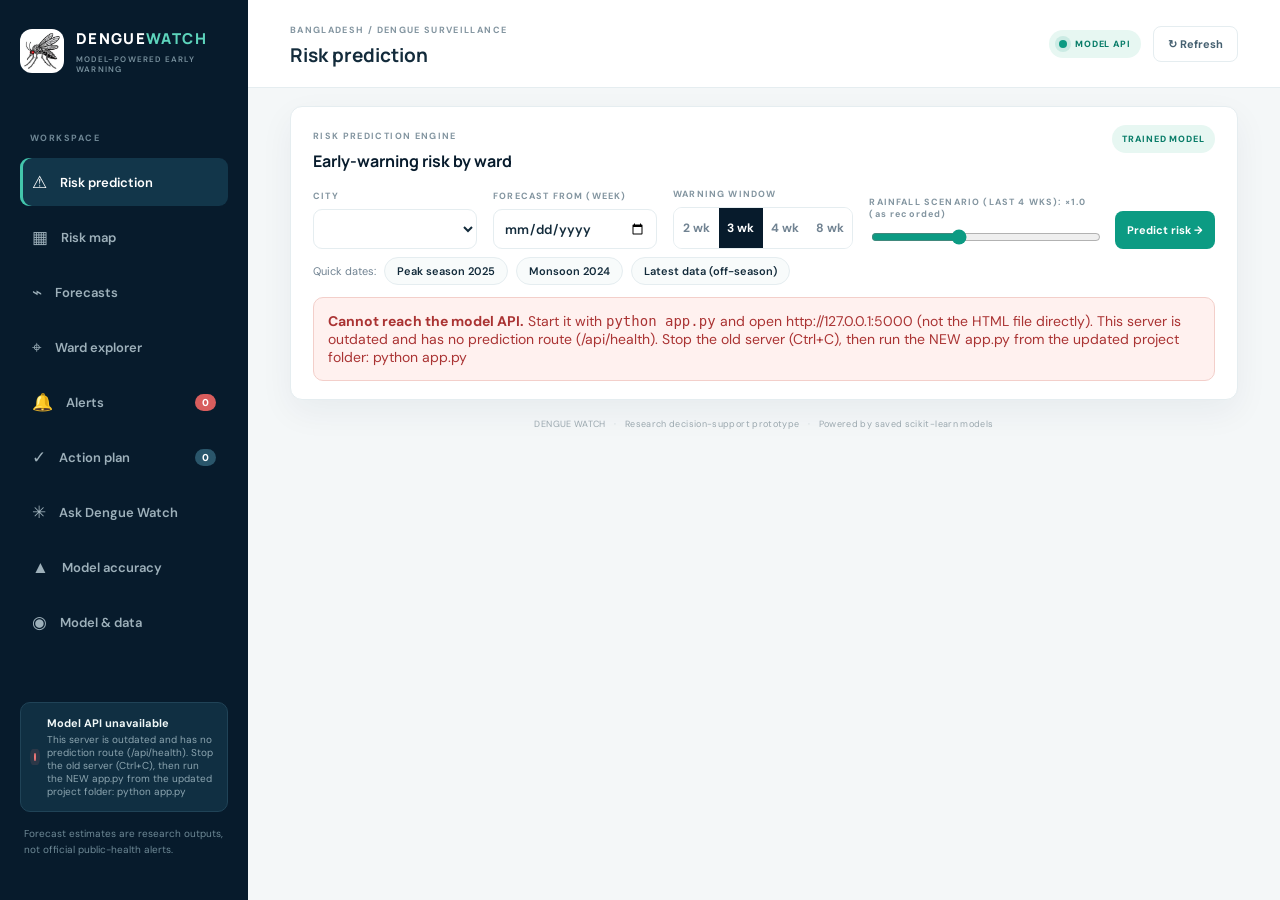
==== commit d4279df5: "feat: add dengue prediction scripts" ====
--- a/web/index.html
+++ b/web/index.html
@@ -8,13 +8,14 @@
   <link href="https://fonts.googleapis.com/css2?family=DM+Sans:wght@400;500;600;700&family=Manrope:wght@500;600;700;800&display=swap" rel="stylesheet">
   <link rel="stylesheet" href="assets/css/dashboard.css">
   <link rel="stylesheet" href="assets/css/riskmap.css">
+  <link rel="stylesheet" href="assets/css/accuracy.css">
 </head>
 <body>
   <div class="shell">
     <aside class="sidebar">
       <a class="brand" href="#top"><img class="brand-logo" src="assets/img/logo.png" alt="Dengue Watch mosquito logo"><span>DENGUE<span class="brand-light">WATCH</span><small>MODEL-POWERED EARLY WARNING</small></span></a>
       <div class="side-label">WORKSPACE</div>
-      <nav><a class="nav-link active" href="#home" data-nav="home">⚠ <span>Risk prediction</span></a><a class="nav-link" href="#map" data-nav="map">▦ <span>Risk map</span></a><a class="nav-link" href="#forecast" data-nav="forecast">⌁ <span>Forecasts</span></a><a class="nav-link" href="#wards" data-nav="wards">⌖ <span>Ward explorer</span></a><a class="nav-link" href="#alerts" data-nav="alerts">🔔 <span>Alerts</span><em class="nav-badge" id="navAlerts">0</em></a><a class="nav-link" href="#actions" data-nav="actions">✓ <span>Action plan</span><em class="nav-badge soft" id="navActions">0</em></a><a class="nav-link" href="#ask" data-nav="ask">✳ <span>Ask Dengue Watch</span></a><a class="nav-link" href="#method" data-nav="method">◉ <span>Model & data</span></a></nav>
+      <nav><a class="nav-link active" href="#home" data-nav="home">⚠ <span>Risk prediction</span></a><a class="nav-link" href="#map" data-nav="map">▦ <span>Risk map</span></a><a class="nav-link" href="#forecast" data-nav="forecast">⌁ <span>Forecasts</span></a><a class="nav-link" href="#wards" data-nav="wards">⌖ <span>Ward explorer</span></a><a class="nav-link" href="#alerts" data-nav="alerts">🔔 <span>Alerts</span><em class="nav-badge" id="navAlerts">0</em></a><a class="nav-link" href="#actions" data-nav="actions">✓ <span>Action plan</span><em class="nav-badge soft" id="navActions">0</em></a><a class="nav-link" href="#ask" data-nav="ask">✳ <span>Ask Dengue Watch</span></a><a class="nav-link" href="#accuracy" data-nav="accuracy">▲ <span>Model accuracy</span></a><a class="nav-link" href="#method" data-nav="method">◉ <span>Model & data</span></a></nav>
       <div class="sidebar-bottom"><div class="api-state"><i id="apiDot"></i><div><b id="apiStatus">Connecting to model API</b><small id="apiSub">Checking backend…</small></div></div><p>Forecast estimates are research outputs, not official public-health alerts.</p></div>
     </aside>
     <main id="top">
@@ -71,6 +72,20 @@
           <p class="rm-foot" id="rmFoot"></p>
         </section>
         <div class="rm-tip" id="rmTip" role="tooltip"></div>
+        <section class="panel acc-panel" id="accPage" data-page="accuracy">
+          <div class="panel-head"><div><span class="eyebrow">MODEL ACCURACY</span><h3>Precision, Recall &amp; F1 for outbreak warnings</h3><p class="muted" id="accDef">Loading…</p></div><span class="source-tag">HELD-OUT TEST DATA</span></div>
+          <div class="acc-controls">
+            <div><label for="accH">FORECAST HORIZON</label><select id="accH"></select></div>
+            <div><label>ALARM THRESHOLD: <b id="accTVal">10</b> predicted cases</label><input type="range" id="accT" min="3" max="12" step="1" value="10"></div>
+          </div>
+          <div class="kpi-grid" id="accKpi"></div>
+          <div class="acc-grid">
+            <div><h4 class="acc-h">Across all horizons (at this threshold)</h4><div id="accChart" class="chart-area"></div><div class="chart-foot"><span><i class="legend-dot teal"></i> Precision &nbsp; <i class="legend-dot blue"></i> Recall &nbsp; <i class="legend-dot" style="background:#d38a2c"></i> F1</span><span>Weeks ahead →</span></div></div>
+            <div><h4 class="acc-h">Confusion matrix</h4><div id="accCm" class="acc-cm"></div></div>
+          </div>
+          <div class="table-wrap"><table><thead><tr><th>HORIZON</th><th>PRECISION</th><th>RECALL</th><th>F1</th><th>TP</th><th>FP</th><th>FN</th><th>TN</th></tr></thead><tbody id="accRows"></tbody></table></div>
+          <p class="small-note">Precision = share of alarms that were real outbreaks. Recall = share of real outbreaks that were caught. F1 = their harmonic mean. Lower the threshold to catch more outbreaks (higher recall, lower precision).</p>
+        </section>
         <section class="panel page-panel" id="alertsPage" data-page="alerts">
           <div class="panel-head"><div><span class="eyebrow">MODEL-GENERATED ALERTS</span><h3>Alerts from the current prediction</h3><p class="muted" id="alertsSub">Built from the city, date and window chosen on the Risk prediction page.</p></div><button class="btn btn-outline" id="markAllRead">Mark all read</button></div>
           <div id="alertList" class="alert-list"></div>
@@ -93,4 +108,6 @@
   <div id="toast" role="status" aria-live="polite"></div>
   <script src="assets/js/dashboard.js"></script>
   <script src="assets/js/riskmap.js"></script>
+  <script src="assets/js/accuracy-data.js"></script>
+  <script src="assets/js/accuracy.js"></script>
 </body></html>
--- a/web/assets/css/accuracy.css
+++ b/web/assets/css/accuracy.css
@@ -0,0 +1,16 @@
+.acc-panel{margin-bottom:16px}
+.acc-controls{display:grid;grid-template-columns:1fr 1.4fr;gap:20px;margin:18px 0}
+.acc-controls label{display:block;font-size:9px;font-weight:700;letter-spacing:.13em;color:#8395a0;margin-bottom:7px}
+.acc-controls select{width:100%;height:40px;border:1px solid var(--line);border-radius:9px;padding:0 10px;font:600 13px 'DM Sans';background:#fff;color:var(--ink)}
+.acc-controls input[type=range]{width:100%;accent-color:var(--teal);margin-top:10px}
+.acc-grid{display:grid;grid-template-columns:minmax(0,1.6fr) minmax(260px,1fr);gap:20px;margin:6px 0 18px}
+.acc-h{font:700 13px Manrope;margin:0 0 4px;color:var(--navy)}
+.acc-cm{display:grid;grid-template-columns:auto 1fr 1fr;gap:6px;margin-top:12px;font-size:11px;align-items:stretch}
+.acc-cm .hd{font-size:9px;font-weight:700;letter-spacing:.1em;color:#8395a0;display:flex;align-items:center;justify-content:center;text-align:center}
+.acc-cm .cell{border-radius:10px;padding:16px 8px;text-align:center}
+.acc-cm .cell b{display:block;font:800 22px Manrope}.acc-cm .cell span{font-size:9px;font-weight:700;letter-spacing:.08em}
+.acc-cm .good{background:#e8f6f2;color:#0a7a66}.acc-cm .bad{background:#fff1e6;color:#b8601f}
+.acc-bar-p{fill:#0c9b83}.acc-bar-r{fill:#548ac4}.acc-bar-f{fill:#d38a2c}
+.acc-bar-p.sel,.acc-bar-r.sel,.acc-bar-f.sel{opacity:1}.acc-bar-p,.acc-bar-r,.acc-bar-f{opacity:.55}
+tr.acc-sel{background:#eef8f5}
+@media(max-width:900px){.acc-controls,.acc-grid{grid-template-columns:1fr}}
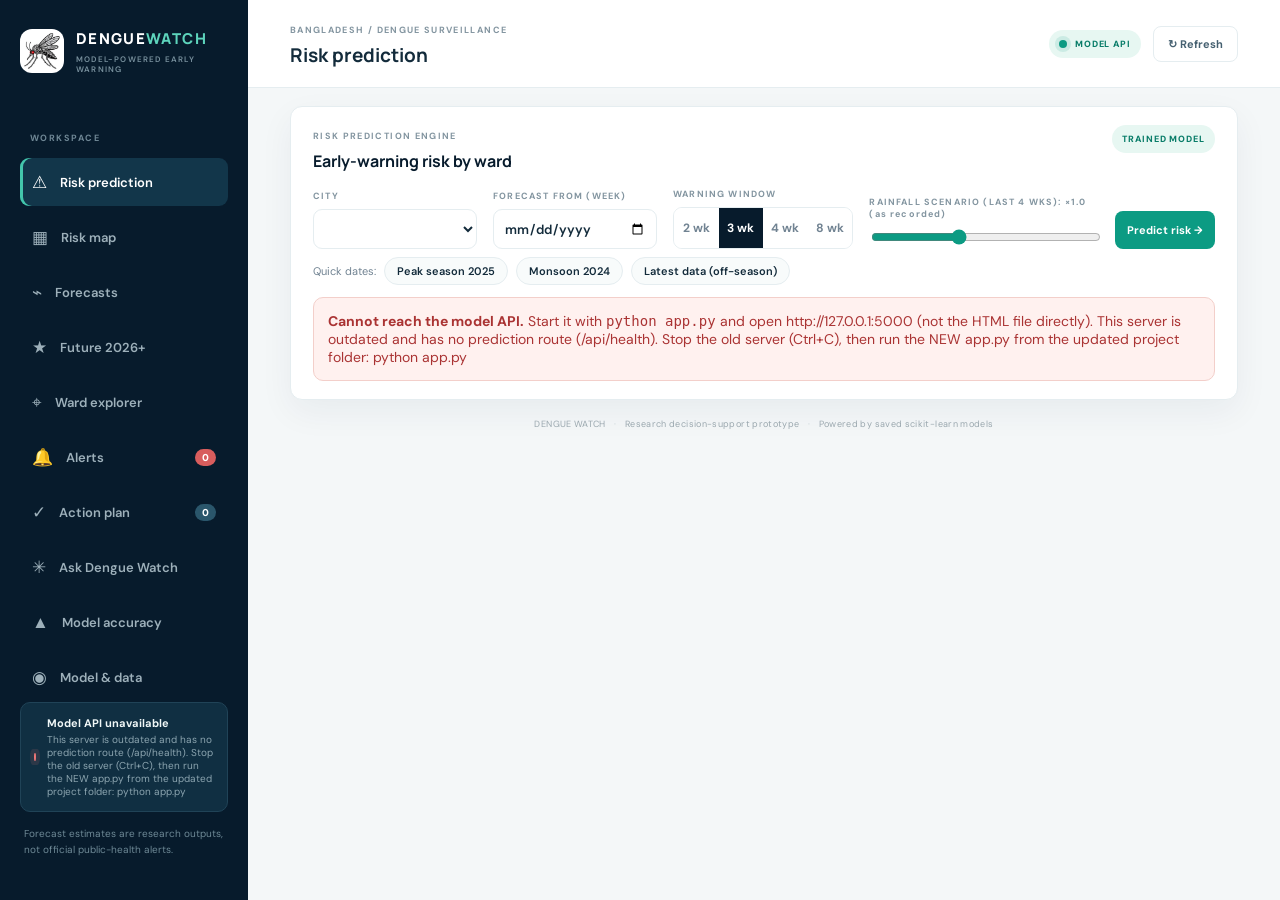
==== commit a996da8b: "feat: implement core application features" ====
--- a/web/index.html
+++ b/web/index.html
@@ -15,7 +15,7 @@
     <aside class="sidebar">
       <a class="brand" href="#top"><img class="brand-logo" src="assets/img/logo.png" alt="Dengue Watch mosquito logo"><span>DENGUE<span class="brand-light">WATCH</span><small>MODEL-POWERED EARLY WARNING</small></span></a>
       <div class="side-label">WORKSPACE</div>
-      <nav><a class="nav-link active" href="#home" data-nav="home">⚠ <span>Risk prediction</span></a><a class="nav-link" href="#map" data-nav="map">▦ <span>Risk map</span></a><a class="nav-link" href="#forecast" data-nav="forecast">⌁ <span>Forecasts</span></a><a class="nav-link" href="#wards" data-nav="wards">⌖ <span>Ward explorer</span></a><a class="nav-link" href="#alerts" data-nav="alerts">🔔 <span>Alerts</span><em class="nav-badge" id="navAlerts">0</em></a><a class="nav-link" href="#actions" data-nav="actions">✓ <span>Action plan</span><em class="nav-badge soft" id="navActions">0</em></a><a class="nav-link" href="#ask" data-nav="ask">✳ <span>Ask Dengue Watch</span></a><a class="nav-link" href="#accuracy" data-nav="accuracy">▲ <span>Model accuracy</span></a><a class="nav-link" href="#method" data-nav="method">◉ <span>Model & data</span></a></nav>
+      <nav><a class="nav-link active" href="#home" data-nav="home">⚠ <span>Risk prediction</span></a><a class="nav-link" href="#map" data-nav="map">▦ <span>Risk map</span></a><a class="nav-link" href="#forecast" data-nav="forecast">⌁ <span>Forecasts</span></a><a class="nav-link" href="future.html">★ <span>Future 2026+</span></a><a class="nav-link" href="#wards" data-nav="wards">⌖ <span>Ward explorer</span></a><a class="nav-link" href="#alerts" data-nav="alerts">🔔 <span>Alerts</span><em class="nav-badge" id="navAlerts">0</em></a><a class="nav-link" href="#actions" data-nav="actions">✓ <span>Action plan</span><em class="nav-badge soft" id="navActions">0</em></a><a class="nav-link" href="#ask" data-nav="ask">✳ <span>Ask Dengue Watch</span></a><a class="nav-link" href="#accuracy" data-nav="accuracy">▲ <span>Model accuracy</span></a><a class="nav-link" href="#method" data-nav="method">◉ <span>Model & data</span></a></nav>
       <div class="sidebar-bottom"><div class="api-state"><i id="apiDot"></i><div><b id="apiStatus">Connecting to model API</b><small id="apiSub">Checking backend…</small></div></div><p>Forecast estimates are research outputs, not official public-health alerts.</p></div>
     </aside>
     <main id="top">
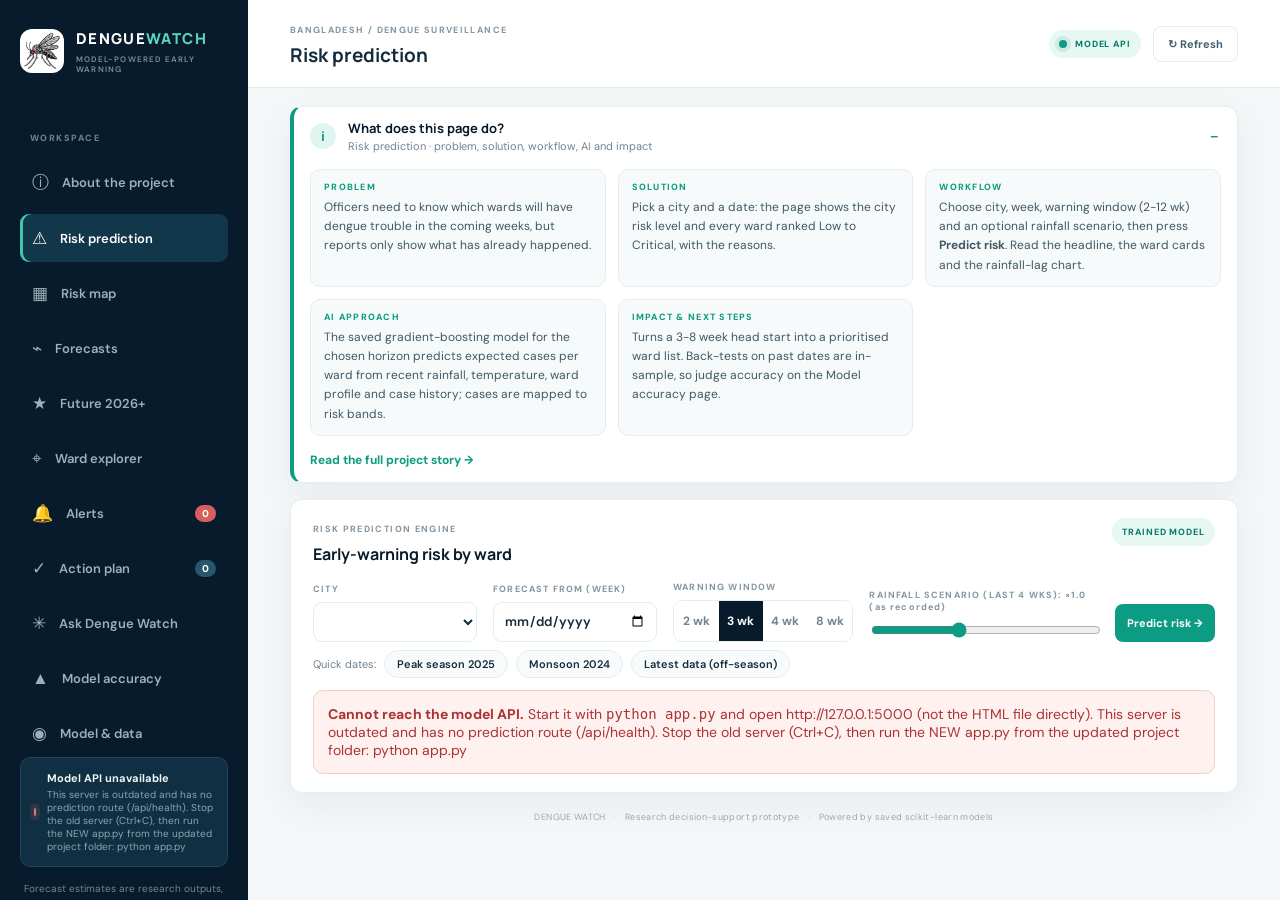
==== commit 73888ed3: "feat: add about page and update dashboard" ====
--- a/web/index.html
+++ b/web/index.html
@@ -1,26 +1,36 @@
 <!doctype html>
 <html lang="en">
 <head>
-  <meta charset="utf-8"><meta name="viewport" content="width=device-width,initial-scale=1">
+  <meta charset="utf-8"><meta name="viewport" content="width=device-width,initial-scale=1,viewport-fit=cover">
   <meta name="theme-color" content="#071b2c"><link rel="icon" type="image/png" href="assets/img/favicon.png"><link rel="apple-touch-icon" href="assets/img/logo.png"><meta name="description" content="Bangladesh ward-level dengue forecasting dashboard powered by trained machine-learning models.">
   <title>Dengue Watch | Model-powered early warning</title>
   <link rel="preconnect" href="https://fonts.googleapis.com"><link rel="preconnect" href="https://fonts.gstatic.com" crossorigin>
-  <link href="https://fonts.googleapis.com/css2?family=DM+Sans:wght@400;500;600;700&family=Manrope:wght@500;600;700;800&display=swap" rel="stylesheet">
+  <link href="https://fonts.googleapis.com/css2?family=DM+Sans:wght@400;500;600;700&family=Manrope:wght@500;600;700;800&family=Noto+Sans+Bengali:wght@400;600;700&display=swap" rel="stylesheet">
   <link rel="stylesheet" href="assets/css/dashboard.css">
   <link rel="stylesheet" href="assets/css/riskmap.css">
   <link rel="stylesheet" href="assets/css/accuracy.css">
+  <link rel="stylesheet" href="assets/css/chatbot.css">
+  <link rel="stylesheet" href="assets/css/about.css">
+  <link rel="stylesheet" href="assets/css/mobile.css">
 </head>
 <body>
   <div class="shell">
     <aside class="sidebar">
       <a class="brand" href="#top"><img class="brand-logo" src="assets/img/logo.png" alt="Dengue Watch mosquito logo"><span>DENGUE<span class="brand-light">WATCH</span><small>MODEL-POWERED EARLY WARNING</small></span></a>
       <div class="side-label">WORKSPACE</div>
-      <nav><a class="nav-link active" href="#home" data-nav="home">⚠ <span>Risk prediction</span></a><a class="nav-link" href="#map" data-nav="map">▦ <span>Risk map</span></a><a class="nav-link" href="#forecast" data-nav="forecast">⌁ <span>Forecasts</span></a><a class="nav-link" href="future.html">★ <span>Future 2026+</span></a><a class="nav-link" href="#wards" data-nav="wards">⌖ <span>Ward explorer</span></a><a class="nav-link" href="#alerts" data-nav="alerts">🔔 <span>Alerts</span><em class="nav-badge" id="navAlerts">0</em></a><a class="nav-link" href="#actions" data-nav="actions">✓ <span>Action plan</span><em class="nav-badge soft" id="navActions">0</em></a><a class="nav-link" href="#ask" data-nav="ask">✳ <span>Ask Dengue Watch</span></a><a class="nav-link" href="#accuracy" data-nav="accuracy">▲ <span>Model accuracy</span></a><a class="nav-link" href="#method" data-nav="method">◉ <span>Model & data</span></a></nav>
+      <nav><a class="nav-link" href="#about" data-nav="about">ⓘ <span>About the project</span></a><a class="nav-link active" href="#home" data-nav="home">⚠ <span>Risk prediction</span></a><a class="nav-link" href="#map" data-nav="map">▦ <span>Risk map</span></a><a class="nav-link" href="#forecast" data-nav="forecast">⌁ <span>Forecasts</span></a><a class="nav-link" href="future.html">★ <span>Future 2026+</span></a><a class="nav-link" href="#wards" data-nav="wards">⌖ <span>Ward explorer</span></a><a class="nav-link" href="#alerts" data-nav="alerts">🔔 <span>Alerts</span><em class="nav-badge" id="navAlerts">0</em></a><a class="nav-link" href="#actions" data-nav="actions">✓ <span>Action plan</span><em class="nav-badge soft" id="navActions">0</em></a><a class="nav-link" href="#ask" data-nav="ask">✳ <span>Ask Dengue Watch</span></a><a class="nav-link" href="#accuracy" data-nav="accuracy">▲ <span>Model accuracy</span></a><a class="nav-link" href="#method" data-nav="method">◉ <span>Model & data</span></a></nav>
       <div class="sidebar-bottom"><div class="api-state"><i id="apiDot"></i><div><b id="apiStatus">Connecting to model API</b><small id="apiSub">Checking backend…</small></div></div><p>Forecast estimates are research outputs, not official public-health alerts.</p></div>
     </aside>
     <main id="top">
       <header class="topbar"><div><span class="crumb">BANGLADESH / DENGUE SURVEILLANCE</span><h1 id="pageTitle">Risk prediction</h1></div><div class="top-actions"><span class="live-pill"><i></i> MODEL API</span><button class="btn btn-outline" id="refreshBtn">↻ Refresh</button></div></header>
       <section class="content" id="overview">
+        <section class="page-about" id="pageAbout" data-page="all" aria-label="About this page"></section>
+        <section class="panel about-page" id="aboutPage" data-page="about">
+          <div class="about-hero"><span class="eyebrow">ABOUT THE PROJECT</span><h2>Dengue Watch: AI early warning for Bangladesh&rsquo;s cities</h2><p>We predict where dengue will rise, ward by ward and weeks ahead, explain why, tell officers what to do, and help residents recognise danger signs - in English and বাংলা. Read the five parts below, or jump to a page.</p><div class="about-toc" id="aboutToc"></div></div>
+          <div id="aboutBody"></div>
+          <div class="panel-head" style="margin-top:8px"><div><span class="eyebrow">WHAT EACH PAGE DOES</span><h3>Pages in this website</h3></div></div>
+          <div class="ab-pages" id="aboutPages"></div>
+        </section>
         <div class="intro-row" data-page="forecast"><div><div class="eyebrow">EARLY WARNING DASHBOARD</div><h2>Understand the signal.<br><em>Act on the evidence.</em></h2><p>Ward-level dengue case estimates generated by your saved machine-learning models.</p></div><div class="control-card"><label for="citySelect">CITY / REGION</label><select id="citySelect"><option>Loading cities…</option></select><label for="horizonSelect">PREDICTION HORIZON</label><select id="horizonSelect"><option value="0">Latest-week nowcast</option><option value="1">1 week ahead</option><option value="2">2 weeks ahead</option><option value="3" selected>3 weeks ahead</option><option value="4">4 weeks ahead</option><option value="5">5 weeks ahead</option><option value="6">6 weeks ahead</option><option value="7">7 weeks ahead</option><option value="8">8 weeks ahead</option><option value="9">9 weeks ahead</option><option value="10">10 weeks ahead</option><option value="11">11 weeks ahead</option><option value="12">12 weeks ahead</option></select><button class="btn btn-primary" id="applyBtn">Update forecast <span>→</span></button></div></div>
         <div class="status-banner" id="dataBanner" data-page="forecast"><span class="status-check">✓</span><div><b>Connected to trained models</b><span id="bannerText">Loading real predictions from the Python API…</span></div><span class="source-tag">MODEL OUTPUT</span></div>
 
@@ -94,11 +104,14 @@
           <div class="panel-head"><div><span class="eyebrow">ACTION PLAN</span><h3 id="actionsTitle">This week's actions</h3><p class="muted">Tasks are generated from the highest-risk wards. Tap a task to mark it done; progress is saved in this browser.</p></div><div class="prog"><div class="ring" id="progRing"><b id="progText">0/0</b></div></div></div>
           <div id="actionList" class="action-list"></div>
         </section>
-        <section class="panel page-panel" id="askPage" data-page="ask">
-          <div class="panel-head"><div><span class="eyebrow">ASK DENGUE WATCH</span><h3>Ask about the current prediction</h3><p class="muted">Answers come from the trained model output on screen. Rule-based helper, not a live AI service.</p></div><button class="btn btn-outline" id="clearChat">Clear</button></div>
-          <div class="suggest" id="suggest"></div>
-          <div class="chat-log" id="chatLog"></div>
-          <div class="chat-form"><input id="chatInput" placeholder="e.g. Which ward needs attention first?" autocomplete="off"><button class="btn btn-primary" id="chatSend">Ask</button></div>
+        <section class="panel page-panel chatbot" id="askPage" data-page="ask" aria-labelledby="chatTitle">
+          <div class="panel-head"><div><span class="eyebrow">ASK DENGUE WATCH</span><h3 id="chatTitle">Dengue assistant</h3><p class="muted" id="chatSub">Dengue facts, danger signs and care, plus live risk answers from the trained models. English &amp; বাংলা. Not a doctor - it cannot diagnose.</p></div>
+            <div class="chat-tools"><div class="seg" id="chatLang" role="group" aria-label="Language"><button type="button" data-l="auto" class="on">Auto</button><button type="button" data-l="en">EN</button><button type="button" data-l="bn">বাংলা</button></div><button class="btn btn-outline" id="clearChat" type="button">Clear</button></div></div>
+          <div class="chat-emerg" id="chatEmerg"><b>Emergency?</b> Severe belly pain, repeated vomiting, bleeding, drowsiness, fast breathing or cold skin with fever: go to a hospital now. DGHS hotline 16263 · Emergency 999</div>
+          <div class="chat-ctx" id="chatCtx" hidden></div>
+          <div class="chat-log" id="chatLog" role="log" aria-live="polite" aria-label="Conversation"></div>
+          <div class="suggest" id="suggest" aria-label="Suggested questions"></div>
+          <form class="chat-form" id="chatForm" autocomplete="off"><input id="chatInput" maxlength="500" placeholder="Ask in English or বাংলা, e.g. risk in Dhaka North next 4 weeks" aria-label="Your question"><button class="btn btn-primary" id="chatSend" type="submit">Ask</button></form>
         </section>
         <div class="notice" data-page="method"><b>Important limitation</b><p id="noticeText">These are model estimates based on the historical dataset bundled with this project. They are not live case reports, official forecasts, or a substitute for public-health guidance.</p></div>
         <footer data-page="all"> DENGUE WATCH <span>·</span> Research decision-support prototype <span>·</span> Powered by saved scikit-learn models</footer>
@@ -110,4 +123,7 @@
   <script src="assets/js/riskmap.js"></script>
   <script src="assets/js/accuracy-data.js"></script>
   <script src="assets/js/accuracy.js"></script>
+  <script src="assets/js/chatbot.js"></script>
+  <script src="assets/js/about.js"></script>
+  <script src="assets/js/mobile.js"></script>
 </body></html>
--- a/web/assets/css/chatbot.css
+++ b/web/assets/css/chatbot.css
@@ -0,0 +1,31 @@
+/* Dengue Watch chatbot */
+.chatbot .chat-tools{display:flex;gap:10px;align-items:center}
+.chatbot .chat-tools .seg{width:auto}.chatbot .chat-tools .seg button{height:34px;padding:0 12px;flex:none}
+.chatbot .chat-tools .btn{height:34px;padding:0 14px}
+.chat-emerg{margin:14px 0 6px;padding:10px 14px;border-radius:9px;background:#fff1f0;border:1px solid #f3c6c2;color:#8f2f27;font-size:12px;line-height:1.5}
+.chat-ctx{font-size:11px;color:var(--muted);margin:4px 0 0}.chat-ctx span{display:inline-block;background:#eef5f6;border:1px solid var(--line);border-radius:14px;padding:3px 9px;margin-right:6px}
+.chatbot .chat-log{display:grid;grid-template-columns:minmax(0,1fr);gap:12px;align-content:start;height:calc(100vh - 470px);min-height:260px;max-height:640px;overflow:auto;padding:10px 4px;scroll-behavior:smooth}
+.chatbot .msg{min-width:0;max-width:min(720px,88%);padding:12px 15px;border-radius:14px;font-size:13px;line-height:1.6;overflow-wrap:anywhere}
+.chatbot .msg.user{justify-self:end;background:var(--navy);color:#fff;border-bottom-right-radius:4px}
+.chatbot .msg.bot{background:#f4f8f9;border:1px solid var(--line);border-bottom-left-radius:4px;position:relative}
+.chatbot .msg.bot.caution{background:#fffaf0;border-color:#efdcb4}
+.chatbot .msg.bot.emergency{background:#fff1f0;border:2px solid #e0564b}
+.chatbot .msg h4{margin:0 0 6px;font:700 14px Manrope;color:var(--navy)}.chatbot .msg.emergency h4{color:#b3261e}
+.chatbot .msg p{margin:0 0 6px}.chatbot .msg ul{margin:6px 0;padding-left:20px}.chatbot .msg li{margin:4px 0}
+.chatbot .msg .tbl{overflow-x:auto;margin:8px 0}.chatbot .msg table{font-size:12px;white-space:nowrap;background:#fff;border:1px solid var(--line);border-radius:8px}
+.chatbot .msg thead th{font-size:10px;padding:7px 10px}.chatbot .msg tbody td{padding:7px 10px;font-size:12px}
+.chatbot .msg .note{font-size:11px;color:#66808c;margin:5px 0 0;padding-left:10px;border-left:3px solid #cfe3e8}
+.chatbot .msg .meta{display:flex;justify-content:space-between;gap:10px;align-items:center;margin-top:9px;font-size:10px;color:#8a9aa4}
+.chatbot .msg .meta button{border:0;background:none;color:var(--teal);font:700 10px 'DM Sans';cursor:pointer;padding:2px 4px}
+.chatbot .risk-pill{display:inline-block;padding:1px 8px;border-radius:10px;font-size:11px;font-weight:700}
+.chatbot .r-Critical,.chatbot .r-সংকটজনক{background:#ffe3e6;color:#b3203a}.chatbot .r-High,.chatbot .r-উচ্চ{background:#ffe9d6;color:#a8530b}
+.chatbot .r-Medium,.chatbot .r-মাঝারি{background:#fff3cd;color:#876400}.chatbot .r-Low,.chatbot .r-নিম্ন{background:#e2f5ee;color:#1d7a5f}
+.chatbot .typing{display:inline-flex;gap:4px;padding:4px 0}.chatbot .typing i{width:7px;height:7px;border-radius:50%;background:#9db6bd;animation:dwb 1s infinite}.chatbot .typing i:nth-child(2){animation-delay:.15s}.chatbot .typing i:nth-child(3){animation-delay:.3s}
+@keyframes dwb{0%,80%,100%{opacity:.25;transform:translateY(0)}40%{opacity:1;transform:translateY(-3px)}}
+.chatbot .suggest{display:flex;flex-wrap:wrap;gap:8px;margin:10px 0 4px}
+.chatbot .suggest button{border:1px solid var(--line);background:#f8fbfb;border-radius:20px;padding:7px 13px;font:600 12px 'DM Sans';cursor:pointer;color:var(--ink);text-align:left}
+.chatbot .suggest button:hover,.chatbot .suggest button:focus-visible{border-color:var(--teal);background:var(--teal2);outline:none}
+.chatbot .chat-form input:disabled,.chatbot .chat-form button:disabled{opacity:.6;cursor:wait}
+.chatbot [lang=bn]{font-family:'Noto Sans Bengali','Hind Siliguri','Kalpurush',sans-serif;line-height:1.75}
+@media(max-width:760px){.chatbot .chat-tools{flex-wrap:wrap}.chatbot .msg{max-width:96%}.chatbot .chat-log{height:calc(100vh - 520px)}}
+@media(prefers-reduced-motion:reduce){.chatbot .chat-log{scroll-behavior:auto}.chatbot .typing i{animation:none}}
--- a/web/assets/css/about.css
+++ b/web/assets/css/about.css
@@ -0,0 +1,25 @@
+/* About page + per-page explainer */
+.page-about{margin:0 0 16px}
+.page-about details{background:#fff;border:1px solid var(--line);border-left:4px solid var(--teal);border-radius:12px;box-shadow:var(--shadow)}
+.page-about summary{display:flex;align-items:center;gap:12px;padding:12px 16px;cursor:pointer;list-style:none}
+.page-about summary::-webkit-details-marker{display:none}
+.page-about summary::after{content:"＋";margin-left:auto;color:var(--teal);font-weight:800}
+.page-about details[open] summary::after{content:"－"}
+.pa-ico{flex:none;width:26px;height:26px;border-radius:50%;background:var(--teal2);color:var(--teal);display:grid;place-items:center;font:800 13px Manrope}
+.page-about summary b{display:block;font:700 13px Manrope;color:var(--navy)}.page-about summary small{display:block;color:var(--muted);font-size:11px;margin-top:2px}
+.pa-grid{display:grid;grid-template-columns:repeat(auto-fit,minmax(220px,1fr));gap:12px;margin:0;padding:4px 16px 14px}
+.pa-item{background:#f7fafa;border:1px solid var(--line);border-radius:10px;padding:11px 13px}
+.pa-item dt{font:800 9px 'DM Sans';letter-spacing:.14em;text-transform:uppercase;color:var(--teal);margin-bottom:5px}
+.pa-item dd{margin:0;font-size:12px;line-height:1.6;color:#3f5866}
+.pa-more{display:inline-block;margin:0 16px 14px;font:700 12px 'DM Sans';color:var(--teal);text-decoration:none}.pa-more:hover{text-decoration:underline}
+.about-hero{background:linear-gradient(135deg,#071b2c,#0e3a4a);color:#fff;border-radius:14px;padding:28px 26px;margin-bottom:16px}
+.about-hero .eyebrow{color:#7fd6c3}.about-hero h2{font:800 clamp(24px,3vw,34px)/1.2 Manrope;margin:10px 0;letter-spacing:-.03em}.about-hero p{margin:0;max-width:780px;color:#c3d6dd;line-height:1.7;font-size:14px}
+.about-toc{display:flex;flex-wrap:wrap;gap:8px;margin-top:18px}.about-toc a{border:1px solid #2c5568;border-radius:20px;padding:7px 14px;color:#d8ecf0;text-decoration:none;font:700 12px 'DM Sans'}.about-toc a:hover{background:#12485a}
+.ab-sec{display:grid;grid-template-columns:44px 1fr;gap:14px;padding:20px 0;border-bottom:1px solid var(--line);scroll-margin-top:90px}.ab-sec:last-child{border:0}
+.ab-num{width:38px;height:38px;border-radius:11px;background:var(--navy);color:#fff;display:grid;place-items:center;font:800 16px Manrope}
+.ab-sec h4{font:800 18px Manrope;margin:0 0 6px;color:var(--navy)}.ab-lead{font:600 14px/1.6 'DM Sans';color:var(--teal);margin:0 0 8px}
+.ab-sec ul{margin:0;padding-left:18px}.ab-sec li{margin:8px 0;line-height:1.7;font-size:13px;color:#3f5866}
+.ab-pages{display:grid;grid-template-columns:repeat(auto-fill,minmax(250px,1fr));gap:10px;margin-top:6px}
+.ab-page{display:block;border:1px solid var(--line);border-radius:11px;padding:13px 14px;text-decoration:none;background:#fff}.ab-page:hover{border-color:var(--teal);background:#f6fbfa}
+.ab-page b{display:block;font:700 13px Manrope;color:var(--navy);margin-bottom:4px}.ab-page span{display:block;font-size:11px;line-height:1.55;color:#6b7f8b}
+@media(max-width:760px){.ab-sec{grid-template-columns:1fr}.ab-num{width:32px;height:32px;font-size:14px}.about-hero{padding:20px 16px}}
--- a/web/assets/css/mobile.css
+++ b/web/assets/css/mobile.css
@@ -0,0 +1,43 @@
+/* Mobile / tablet: off-canvas navigation drawer + touch-friendly layout */
+.menu-btn,.nav-scrim,.drawer-close{display:none}
+@media(max-width:900px){
+  .menu-btn{display:inline-grid;place-items:center;width:42px;height:42px;margin-right:12px;border:1px solid var(--line);border-radius:10px;background:#fff;cursor:pointer;flex:none;padding:0}
+  .menu-btn span,.menu-btn span::before,.menu-btn span::after{display:block;width:18px;height:2px;border-radius:2px;background:var(--navy);content:"";position:relative;transition:.2s}
+  .menu-btn span::before{position:absolute;top:-6px}.menu-btn span::after{position:absolute;top:6px}
+  body.nav-open .menu-btn span{background:transparent}body.nav-open .menu-btn span::before{top:0;transform:rotate(45deg)}body.nav-open .menu-btn span::after{top:0;transform:rotate(-45deg)}
+  .topbar{position:sticky;top:0;z-index:20;height:64px!important;padding:0 14px!important;gap:8px}
+  .topbar>div:first-child{display:flex;align-items:center;min-width:0}
+  .topbar>div:first-child>div{min-width:0}.topbar h1{font-size:16px!important;white-space:nowrap;overflow:hidden;text-overflow:ellipsis}.crumb{display:none}
+  .sidebar{position:fixed!important;inset:0 auto 0 0!important;width:min(300px,84vw)!important;height:100dvh!important;padding:20px 16px!important;transform:translateX(-102%);transition:transform .25s ease;z-index:40;overflow-y:auto;box-shadow:none}
+  body.nav-open .sidebar{transform:none;box-shadow:12px 0 40px rgba(0,0,0,.35)}
+  .sidebar .side-label{display:block!important;margin:26px 10px 10px!important}
+  .sidebar nav{display:grid!important}.sidebar .nav-link{padding:14px 12px;min-height:48px}
+  .sidebar .brand small{display:block!important}
+  .sidebar .sidebar-bottom{display:block!important;margin-top:auto;padding-top:18px}.sidebar .sidebar-bottom p{display:block!important}
+  .drawer-close{display:grid;place-items:center;position:absolute;top:14px;right:12px;width:38px;height:38px;border:0;border-radius:9px;background:#12364a;color:#fff;font-size:20px;cursor:pointer}
+  .nav-scrim{display:block;position:fixed;inset:0;background:rgba(4,16,26,.55);opacity:0;pointer-events:none;transition:opacity .25s;z-index:30}
+  body.nav-open .nav-scrim{opacity:1;pointer-events:auto}body.nav-open{overflow:hidden}
+  main{margin-left:0!important}
+}
+@media(max-width:760px){
+  .content{padding:16px 12px 24px!important}
+  .panel{padding:14px!important;border-radius:11px}
+  .panel-head{flex-wrap:wrap}.panel-head h3{font-size:15px}
+  .source-tag,.unit-tag{white-space:normal}
+  .intro-row h2{font-size:26px!important}
+  .control-card{grid-template-columns:1fr!important;min-width:0!important;width:100%}
+  .risk-controls{display:grid!important;grid-template-columns:1fr!important;gap:12px!important}
+  .risk-controls select,.risk-controls input[type=date],.seg button{height:46px!important;font-size:14px!important}
+  .seg-presets{gap:6px}.seg-presets button{padding:8px 12px}
+  .kpi-grid{grid-template-columns:repeat(2,minmax(0,1fr))!important}
+  .btn{min-height:42px}.ward-tools{display:flex;flex-wrap:wrap}.ward-tools input{min-width:0;width:100%;height:42px;font-size:14px}
+  .table-wrap{margin:0 -4px;-webkit-overflow-scrolling:touch}
+  input,select,textarea{font-size:16px!important} /* stops iOS zoom-on-focus */
+  .chatbot .chat-log{height:calc(100dvh - 430px)!important;min-height:220px}
+  .chatbot .chat-form input{height:46px}.chatbot .suggest button{padding:9px 13px}
+  .rm-bar{display:grid!important;grid-template-columns:1fr!important}
+  .acc-controls{display:grid!important;grid-template-columns:1fr!important}
+  img,svg,canvas{max-width:100%}
+}
+@media(max-width:380px){.kpi-grid{grid-template-columns:1fr!important}.topbar .btn-outline{display:none}}
+@media(prefers-reduced-motion:reduce){.sidebar,.nav-scrim,.menu-btn span{transition:none}}
